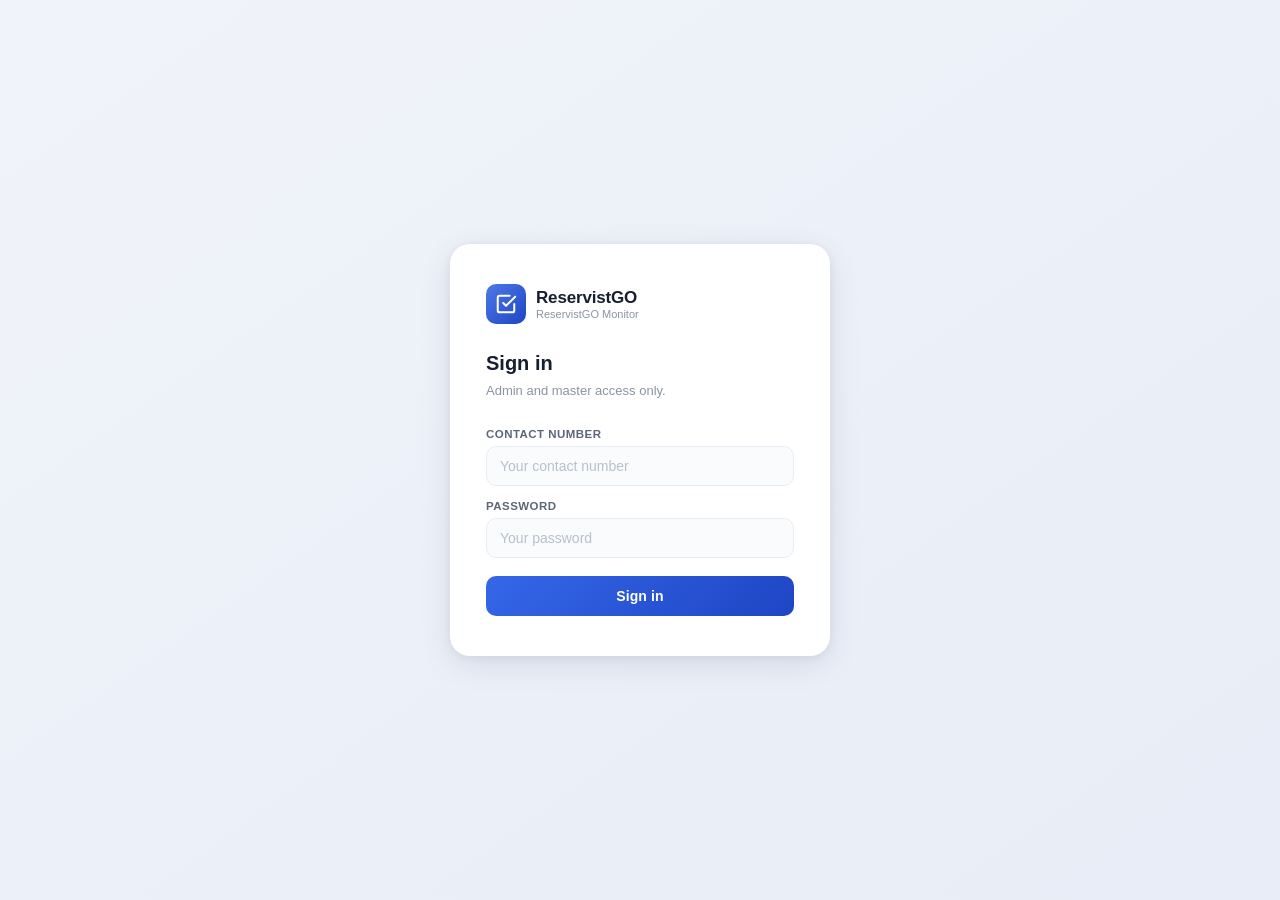
==== admin/index.html @ 4529738b "Harden database access rules and let declined applicants apply again Security (scripts/sql/2026-11-2" ====
<!DOCTYPE html>
<html lang="en">
<head>
<meta charset="utf-8">
<meta name="viewport" content="width=device-width, initial-scale=1">
<title>ReservistGO</title>
<link rel="icon" type="image/svg+xml" href="data:image/svg+xml,%3Csvg xmlns='http://www.w3.org/2000/svg' viewBox='0 0 32 32'%3E%3Cdefs%3E%3ClinearGradient id='g' x1='0' y1='0' x2='0' y2='1'%3E%3Cstop offset='0' stop-color='%234d79e8'/%3E%3Cstop offset='1' stop-color='%231e45c4'/%3E%3C/linearGradient%3E%3C/defs%3E%3Crect width='32' height='32' rx='8' fill='url(%23g)'/%3E%3Cpolyline points='7.5,17 13,22.5 24.5,10' stroke='white' stroke-width='3.2' stroke-linecap='round' stroke-linejoin='round' fill='none'/%3E%3C/svg%3E">
<style>
*,*::before,*::after{box-sizing:border-box;margin:0;padding:0;}
body{font-family:-apple-system,BlinkMacSystemFont,'Segoe UI',sans-serif;background:#f0f3f9;color:#161f30;min-height:100vh;}
button{cursor:pointer;font-family:inherit;}
input,select{font-family:inherit;}

/* ── Login ───────────────────────────────────────────────────────────── */
#login-screen{display:flex;align-items:center;justify-content:center;min-height:100vh;padding:20px;background:linear-gradient(145deg,#f0f3f9 0%,#e8edf7 100%);}
.login-card{background:#fff;border-radius:20px;box-shadow:0 8px 32px rgba(20,30,70,.10),0 2px 8px rgba(20,30,70,.06);padding:40px 36px;width:100%;max-width:380px;}
.login-brand{display:flex;align-items:center;gap:10px;margin-bottom:28px;}
.login-icon{width:40px;height:40px;border-radius:10px;background:linear-gradient(135deg,#4d79e8,#1e45c4);display:flex;align-items:center;justify-content:center;}
.login-brand-name{font-size:17px;font-weight:700;color:#161f30;letter-spacing:-.01em;}
.login-brand-sub{font-size:11px;color:#8a94a3;font-weight:500;}
.login-heading{font-size:20px;font-weight:700;color:#161f30;margin-bottom:6px;}
.login-sub{font-size:13px;color:#8a94a3;margin-bottom:28px;line-height:1.5;}
.field{margin-bottom:14px;}
.field-label{font-size:11.5px;font-weight:600;color:#5c6678;letter-spacing:.04em;text-transform:uppercase;display:block;margin-bottom:6px;}
.field-input{width:100%;border:1.5px solid #e8ecf4;border-radius:10px;padding:11px 13px;font-size:14px;color:#161f30;outline:none;transition:border-color .15s,box-shadow .15s;background:#fafbfd;}
.field-input:focus{border-color:#2f5fd0;box-shadow:0 0 0 3px rgba(47,95,208,.10);background:#fff;}
.field-input::placeholder{color:#b8c0cc;}
.btn-login{width:100%;background:linear-gradient(135deg,#3567e8,#1e45c4);color:#fff;border:none;border-radius:10px;padding:12px;font-size:14px;font-weight:600;letter-spacing:.01em;transition:opacity .15s,transform .1s;margin-top:4px;}
.btn-login:hover{opacity:.92;}
.btn-login:active{transform:scale(.99);}
.btn-login:disabled{opacity:.5;cursor:not-allowed;transform:none;}
.login-err{background:#fef2f2;border:1px solid #fecaca;color:#c0392b;border-radius:9px;padding:10px 13px;font-size:13px;margin-top:14px;display:none;line-height:1.4;}

/* ── App shell ──────────────────────────────────────────────────────── */
#app-screen{display:none;min-height:100vh;flex-direction:column;}
header{background:#fff;border-bottom:1px solid #e8ecf4;padding:0 24px;height:58px;display:flex;align-items:center;justify-content:space-between;position:sticky;top:0;z-index:20;box-shadow:0 1px 4px rgba(20,30,70,.06);}
.h-left{display:flex;align-items:center;gap:14px;}
.h-icon{width:34px;height:34px;border-radius:9px;background:linear-gradient(135deg,#4d79e8,#1e45c4);display:flex;align-items:center;justify-content:center;flex-shrink:0;}
.h-title{font-size:15px;font-weight:700;color:#161f30;letter-spacing:-.01em;}
.h-divider{width:1px;height:18px;background:#e8ecf4;}
.h-user{display:flex;align-items:center;gap:7px;}
.h-user-avatar{width:28px;height:28px;border-radius:50%;display:flex;align-items:center;justify-content:center;font-size:10px;font-weight:700;color:#fff;flex-shrink:0;}
.h-user-name{font-size:13px;font-weight:600;color:#161f30;}
.role-chip{font-size:10px;font-weight:600;border-radius:5px;padding:2px 6px;white-space:nowrap;}
.h-right{display:flex;align-items:center;gap:10px;}
.dept-chip{font-size:11.5px;font-weight:600;border-radius:20px;padding:4px 11px;white-space:nowrap;}
.btn-logout{background:none;border:1.5px solid #e8ecf4;border-radius:8px;padding:6px 13px;font-size:12.5px;font-weight:500;color:#8a94a3;transition:all .15s;}
.btn-logout:hover{border-color:#c0392b;color:#c0392b;}
.btn-home{display:flex;align-items:center;gap:6px;background:none;border:1.5px solid #e8ecf4;border-radius:8px;padding:6px 12px;font-size:12.5px;font-weight:500;color:#5c6678;text-decoration:none;transition:all .15s;}
.btn-home:hover{border-color:#2f5fd0;color:#2f5fd0;background:#f0f4ff;}

main{flex:1;padding:20px 24px 40px;max-width:1120px;margin:0 auto;width:100%;}

/* ── Stats ──────────────────────────────────────────────────────────── */
.stats-row{display:grid;grid-template-columns:repeat(4,1fr);gap:14px;margin-bottom:20px;}
@media(max-width:680px){.stats-row{grid-template-columns:repeat(2,1fr);}}
.stat-card{background:#fff;border-radius:16px;box-shadow:0 2px 8px rgba(20,30,70,.07);padding:18px 20px;border:1px solid #e8ecf4;position:relative;overflow:hidden;}
.stat-accent{position:absolute;top:0;left:0;right:0;height:3px;border-radius:16px 16px 0 0;}
.stat-icon{width:36px;height:36px;border-radius:10px;display:flex;align-items:center;justify-content:center;margin-bottom:12px;}
.stat-value{font-size:28px;font-weight:800;color:#161f30;line-height:1;letter-spacing:-.02em;}
.stat-label{font-size:12px;color:#8a94a3;margin-top:5px;font-weight:500;}
.stat-sub{font-size:11px;color:#b8c0cc;margin-top:3px;}

/* ── Toolbar ─────────────────────────────────────────────────────────── */
.toolbar{background:#fff;border-radius:16px;box-shadow:0 2px 8px rgba(20,30,70,.07);padding:16px 18px;margin-bottom:16px;border:1px solid #e8ecf4;display:flex;flex-direction:column;gap:12px;}
.toolbar-top{display:flex;align-items:center;gap:10px;flex-wrap:wrap;}
.search-wrap{flex:1;min-width:200px;position:relative;}
.search-icon{position:absolute;left:11px;top:50%;transform:translateY(-50%);pointer-events:none;color:#b8c0cc;}
.search-inp{width:100%;border:1.5px solid #e8ecf4;border-radius:10px;padding:9px 12px 9px 35px;font-size:13.5px;color:#161f30;outline:none;transition:border-color .15s,box-shadow .15s;background:#fafbfd;}
.search-inp:focus{border-color:#2f5fd0;box-shadow:0 0 0 3px rgba(47,95,208,.09);background:#fff;}
.search-inp::placeholder{color:#b8c0cc;}
.date-wrap{display:flex;align-items:center;gap:6px;}
.date-sep{font-size:12px;color:#b8c0cc;font-weight:500;}
.date-inp{border:1.5px solid #e8ecf4;border-radius:10px;padding:9px 10px;font-size:13px;color:#161f30;outline:none;transition:border-color .15s;background:#fafbfd;width:140px;}
.date-inp:focus{border-color:#2f5fd0;background:#fff;}
.dept-sel{border:1.5px solid #e8ecf4;border-radius:10px;padding:9px 12px;font-size:13px;color:#161f30;outline:none;background:#fafbfd;cursor:pointer;transition:border-color .15s;}
.dept-sel:focus{border-color:#2f5fd0;}
.pills-row{display:flex;gap:6px;flex-wrap:wrap;}
.pill{border:1.5px solid #e8ecf4;background:#fafbfd;border-radius:20px;padding:5px 13px;font-size:12px;font-weight:500;color:#8a94a3;cursor:pointer;transition:all .15s;white-space:nowrap;}
.pill:hover:not(.active){border-color:#2f5fd0;color:#2f5fd0;background:#f0f4ff;}
.pill.active{background:#2f5fd0;color:#fff;border-color:#2f5fd0;font-weight:600;}

/* ── Events panel ────────────────────────────────────────────────────── */
.events-panel{background:#fff;border-radius:16px;box-shadow:0 2px 8px rgba(20,30,70,.07);border:1px solid #e8ecf4;overflow:hidden;}
.events-header{padding:14px 20px;border-bottom:1px solid #f0f3f9;display:flex;align-items:center;justify-content:space-between;}
.events-title{font-size:13px;font-weight:700;color:#161f30;}
.events-count{font-size:12px;color:#8a94a3;font-weight:500;}
.event-item{display:flex;align-items:flex-start;gap:0;border-bottom:1px solid #f7f9fc;transition:background .1s;cursor:default;}
.event-item:last-child{border-bottom:none;}
.event-item:hover{background:#fafbfd;}
.event-item.clickable{cursor:pointer;}
.event-stripe{width:3px;flex-shrink:0;align-self:stretch;border-radius:0;}
.event-inner{display:flex;align-items:flex-start;gap:12px;padding:13px 18px;flex:1;min-width:0;}
.event-avatar{width:34px;height:34px;border-radius:50%;display:flex;align-items:center;justify-content:center;font-size:11px;font-weight:700;color:#fff;flex-shrink:0;margin-top:1px;}
.event-content{flex:1;min-width:0;}
.event-top{display:flex;align-items:baseline;gap:7px;flex-wrap:wrap;margin-bottom:2px;}
.event-name{font-size:13.5px;font-weight:700;color:#161f30;white-space:nowrap;}
.event-role{font-size:10px;font-weight:600;border-radius:4px;padding:2px 5px;white-space:nowrap;}
.event-action-text{font-size:13px;color:#3a4558;margin-bottom:2px;line-height:1.4;}
.event-sub{display:flex;align-items:center;gap:8px;flex-wrap:wrap;margin-top:3px;}
.event-cat{font-size:10.5px;font-weight:600;border-radius:5px;padding:2px 7px;white-space:nowrap;}
.event-target-text{font-size:12px;color:#5c6678;white-space:nowrap;overflow:hidden;text-overflow:ellipsis;max-width:220px;}
.event-dept-text{font-size:11px;color:#b8c0cc;}
.event-time{flex-shrink:0;text-align:right;padding-top:2px;}
.event-rel{font-size:12px;color:#8a94a3;white-space:nowrap;font-weight:500;}
.event-abs{font-size:11px;color:#c0c8d8;margin-top:2px;white-space:nowrap;}
.event-meta-wrap{background:#f7f9fc;border-top:1px solid #f0f3f9;padding:12px 18px 12px 57px;display:none;}
.event-item.expanded .event-meta-wrap{display:block;}
.meta-grid{display:grid;grid-template-columns:repeat(auto-fill,minmax(160px,1fr));gap:8px;}
.meta-entry{background:#fff;border:1px solid #e8ecf4;border-radius:8px;padding:8px 10px;}
.meta-key{font-size:10px;font-weight:600;color:#8a94a3;text-transform:uppercase;letter-spacing:.05em;margin-bottom:3px;}
.meta-val{font-size:12.5px;color:#161f30;font-weight:500;word-break:break-all;}
.expand-hint{font-size:11px;color:#b8c0cc;margin-top:4px;font-style:italic;}
.event-detail{font-size:12px;color:#3a4558;margin:4px 0 2px;line-height:1.8;display:flex;flex-wrap:wrap;gap:2px 14px;}
.dphase{white-space:nowrap;display:flex;align-items:center;gap:3px;}
.dlabel{color:#8a94a3;font-size:11px;font-weight:600;}
.dv{color:#161f30;font-weight:500;}
.darr{color:#2f5fd0;font-weight:700;}
.dbypass{background:#fef3ec;color:#e07b39;font-size:10px;font-weight:600;border-radius:4px;padding:1px 5px;margin-left:2px;}
.event-dept-chip{font-size:10.5px;font-weight:600;border-radius:5px;padding:2px 7px;white-space:nowrap;}

/* ── Pagination ──────────────────────────────────────────────────────── */
.pag-row{padding:14px 20px;display:none;align-items:center;justify-content:center;gap:6px;border-top:1px solid #f0f3f9;flex-wrap:wrap;}
.pag-btn{background:#fff;border:1.5px solid #e8ecf4;border-radius:8px;padding:6px 14px;font-size:13px;font-weight:600;color:#2f5fd0;transition:all .15s;cursor:pointer;height:34px;display:flex;align-items:center;}
.pag-btn:hover:not(:disabled){background:#f0f4ff;border-color:#2f5fd0;}
.pag-btn:disabled{opacity:.38;cursor:not-allowed;}
.pag-num{background:#fff;border:1.5px solid #e8ecf4;border-radius:8px;width:34px;height:34px;font-size:13px;font-weight:600;color:#5c6678;cursor:pointer;transition:all .15s;display:flex;align-items:center;justify-content:center;}
.pag-num:hover{background:#f0f4ff;border-color:#2f5fd0;color:#2f5fd0;}
.pag-num.active{background:#2f5fd0;border-color:#2f5fd0;color:#fff;}
.pag-ellipsis{font-size:13px;color:#b8c0cc;padding:0 2px;line-height:34px;}

/* ── Filter guide ────────────────────────────────────────────────────── */
.filter-guide-btn{display:inline-flex;align-items:center;justify-content:center;width:20px;height:20px;border-radius:50%;border:1.5px solid #c8cfd8;background:#f0f3f9;color:#5c6678;font-size:11px;font-weight:700;cursor:default;flex-shrink:0;align-self:center;transition:border-color .15s,background .15s,color .15s;}
.filter-guide-btn:hover{border-color:#2f5fd0;color:#2f5fd0;background:#eef3ff;}
#filter-guide{position:fixed;background:#fff;border:1px solid #e8ecf4;border-radius:14px;box-shadow:0 10px 36px rgba(20,30,70,.15),0 2px 8px rgba(20,30,70,.07);z-index:998;display:none;width:300px;overflow:hidden;overflow-y:auto;}
.fg-head{font-size:10px;font-weight:700;color:#8a94a3;letter-spacing:.06em;text-transform:uppercase;padding:12px 14px 7px;border-bottom:1px solid #f0f3f9;}
.fg-list{padding:6px 10px 10px;}
.fg-row{display:flex;align-items:center;gap:10px;padding:5px 4px;}
.fg-row+.fg-row{border-top:1px solid #f7f9fc;}
.fg-pill{font-size:10px;font-weight:600;border-radius:5px;padding:2px 7px;white-space:nowrap;flex-shrink:0;min-width:64px;text-align:center;}
.fg-desc{font-size:11.5px;color:#5c6678;line-height:1.35;}

/* ── Avatar lightbox ─────────────────────────────────────────────────── */
#av-lightbox{position:fixed;inset:0;z-index:9999;background:rgba(0,0,0,0.82);display:none;align-items:center;justify-content:center;cursor:pointer;}
#av-lightbox.active{display:flex;}
#av-lightbox-img{width:240px;height:240px;border-radius:50%;object-fit:cover;box-shadow:0 8px 40px rgba(0,0,0,0.5);flex-shrink:0;}

/* ── Person tooltip ──────────────────────────────────────────────────── */
#person-tip{position:fixed;background:#fff;border:1px solid #e8ecf4;border-radius:13px;box-shadow:0 8px 32px rgba(20,30,70,.16),0 2px 8px rgba(20,30,70,.07);z-index:999;display:none;min-width:200px;overflow:hidden;}
.ptip-head{font-size:10px;font-weight:700;color:#8a94a3;letter-spacing:.06em;text-transform:uppercase;padding:12px 14px 6px;}
#ptip-body{padding:0 12px 12px;}
.ptip-contact-row{display:flex;align-items:center;justify-content:space-between;background:#f7f9fc;border-radius:9px;padding:8px 10px;margin-bottom:8px;cursor:pointer;transition:background .12s;border:1px solid #eef0f5;}
.ptip-contact-row:hover{background:#eef3ff;border-color:#dce8ff;}
.ptip-contact-num{font-size:13.5px;font-weight:700;color:#161f30;margin-top:2px;}
.ptip-copy-hint{font-size:10px;color:#b8c0cc;font-weight:500;}
.ptip-copy-fb{font-size:10px;color:#1f8a5b;font-weight:700;display:none;}
.ptip-row{margin-bottom:5px;}
.ptip-row:last-child{margin-bottom:0;}
.ptip-label{font-size:10px;font-weight:600;color:#b8c0cc;margin-bottom:1px;}
.ptip-val{font-size:12.5px;font-weight:600;color:#161f30;}
.has-person-tip{cursor:default;}

/* ── Mobile block ────────────────────────────────────────────────────── */
#mobile-block{display:none;position:fixed;inset:0;background:#f0f3f9;z-index:9999;align-items:center;justify-content:center;flex-direction:column;text-align:center;padding:32px;}
@media(max-width:1024px){#mobile-block{display:flex !important;}}

/* ── Empty / Loading ─────────────────────────────────────────────────── */
.empty{padding:56px 24px;text-align:center;}
.empty-icon-wrap{width:56px;height:56px;border-radius:16px;background:#f0f3f9;display:flex;align-items:center;justify-content:center;margin:0 auto 16px;}
.empty-title{font-size:15px;font-weight:700;color:#161f30;margin-bottom:6px;}
.empty-sub{font-size:13px;color:#8a94a3;line-height:1.5;}
.spinner-wrap{padding:56px;display:flex;align-items:center;justify-content:center;}
.spinner{width:28px;height:28px;border:3px solid #e8ecf4;border-top-color:#2f5fd0;border-radius:50%;animation:spin .65s linear infinite;}
@keyframes spin{to{transform:rotate(360deg);}}

/* ── Info tooltip ────────────────────────────────────────────────────── */
.info-tip{display:inline-flex;align-items:center;justify-content:center;width:14px;height:14px;border-radius:50%;background:#eef0f5;color:#8a94a3;font-size:9px;font-weight:800;cursor:default;margin-left:5px;position:relative;vertical-align:middle;flex-shrink:0;}
.info-tip::after{content:attr(data-tip);position:absolute;bottom:calc(100% + 7px);left:50%;transform:translateX(-50%);background:#1e293b;color:#fff;font-size:11.5px;font-weight:400;line-height:1.45;padding:8px 11px;border-radius:9px;white-space:normal;max-width:200px;width:max-content;pointer-events:none;opacity:0;transition:opacity .15s;z-index:200;text-align:center;}
.info-tip:hover::after{opacity:1;}

/* ── Access denied ───────────────────────────────────────────────────── */
#access-denied{display:none;padding:40px 20px;text-align:center;max-width:400px;margin:80px auto;}
.denied-icon{width:60px;height:60px;border-radius:16px;background:#fef2f2;display:flex;align-items:center;justify-content:center;margin:0 auto 20px;}
.denied-title{font-size:20px;font-weight:700;margin-bottom:8px;}
.denied-sub{font-size:13.5px;color:#8a94a3;margin-bottom:24px;line-height:1.5;}
</style>
</head>
<body>

<!-- Mobile block -->
<div id="mobile-block">
  <div style="width:52px;height:52px;border-radius:14px;background:#fff;display:flex;align-items:center;justify-content:center;margin-bottom:20px;box-shadow:0 4px 16px rgba(20,30,70,.10);">
    <svg width="26" height="26" viewBox="0 0 24 24" fill="none" stroke="#2f5fd0" stroke-width="2" stroke-linecap="round" stroke-linejoin="round"><rect x="2" y="3" width="20" height="14" rx="2"/><line x1="8" y1="21" x2="16" y2="21"/><line x1="12" y1="17" x2="12" y2="21"/></svg>
  </div>
  <div style="font-size:18px;font-weight:700;color:#161f30;margin-bottom:8px;">Desktop only</div>
  <div style="font-size:14px;color:#8a94a3;line-height:1.5;max-width:280px;">The Monitor is designed for desktop. Please open it on a laptop or computer.</div>
</div>

<!-- Filter guide popover -->
<div id="filter-guide">
  <div class="fg-head">Filter categories</div>
  <div class="fg-list">
    <div class="fg-row"><span class="fg-pill" style="background:#e7f3ec;color:#1f8a5b;">Attendance</span><span class="fg-desc">Check-in phases, time corrections and status changes</span></div>
    <div class="fg-row"><span class="fg-pill" style="background:#fdf6e9;color:#b9791a;">Leave</span><span class="fg-desc">Leave requests submitted, approved, declined or withdrawn</span></div>
    <div class="fg-row"><span class="fg-pill" style="background:#f0ecfd;color:#6b52c8;">Signup</span><span class="fg-desc">New member signup requests, approvals and rejections</span></div>
    <div class="fg-row"><span class="fg-pill" style="background:#e6f7f9;color:#0e7a8c;">Personnel</span><span class="fg-desc">Roster additions, removals and re-enrolments</span></div>
    <div class="fg-row"><span class="fg-pill" style="background:#edf2f7;color:#4a5568;">Cycle</span><span class="fg-desc">Reporting cycle creation, activation and no-report days</span></div>
    <div class="fg-row"><span class="fg-pill" style="background:#f0f2f7;color:#2d3748;">Export</span><span class="fg-desc">Excel or print reports that were generated</span></div>
    <div class="fg-row"><span class="fg-pill" style="background:#fdf0e9;color:#e07b39;">Account</span><span class="fg-desc">Profile name, password or photo changes</span></div>
    <div class="fg-row"><span class="fg-pill" style="background:#f7e4e1;color:#c0392b;">Admin</span><span class="fg-desc">Supervisor accounts added, promoted or demoted</span></div>
  </div>
</div>

<!-- Avatar lightbox -->
<div id="av-lightbox"><img id="av-lightbox-img" src="" alt=""></div>

<!-- Person tooltip -->
<div id="person-tip">
  <div class="ptip-head">Person info</div>
  <div id="ptip-body"></div>
</div>

<!-- Login -->
<div id="login-screen">
  <div class="login-card">
    <div class="login-brand">
      <div class="login-icon">
        <svg width="22" height="22" viewBox="0 0 24 24" fill="none" stroke="#fff" stroke-width="2.2" stroke-linecap="round" stroke-linejoin="round"><polyline points="9 11 12 14 22 4"/><path d="M21 12v7a2 2 0 0 1-2 2H5a2 2 0 0 1-2-2V5a2 2 0 0 1 2-2h11"/></svg>
      </div>
      <div>
        <div class="login-brand-name">ReservistGO</div>
        <div class="login-brand-sub">ReservistGO Monitor</div>
      </div>
    </div>
    <div class="login-heading">Sign in</div>
    <div class="login-sub">Admin and master access only.</div>
    <div class="field">
      <label class="field-label">Contact Number</label>
      <input id="login-contact" class="field-input" type="tel" placeholder="Your contact number" autocomplete="off" inputmode="numeric">
    </div>
    <div class="field">
      <label class="field-label">Password</label>
      <input id="login-password" class="field-input" type="password" placeholder="Your password" autocomplete="current-password">
    </div>
    <button id="login-btn" class="btn-login">Sign in</button>
    <div id="login-err" class="login-err"></div>
  </div>
</div>

<!-- Access denied -->
<div id="access-denied">
  <div class="denied-icon">
    <svg width="26" height="26" viewBox="0 0 24 24" fill="none" stroke="#c0392b" stroke-width="2" stroke-linecap="round" stroke-linejoin="round"><rect x="3" y="11" width="18" height="11" rx="2" ry="2"/><path d="M7 11V7a5 5 0 0 1 10 0v4"/></svg>
  </div>
  <div class="denied-title">Access denied</div>
  <div class="denied-sub">This page is restricted to admins and masters. Contact your system administrator if you believe this is an error.</div>
  <button class="btn-login" style="width:auto;padding:11px 28px;" onclick="doLogout()">Back to login</button>
</div>

<!-- App -->
<div id="app-screen">
  <header>
    <div class="h-left">
      <div class="h-icon">
        <svg width="20" height="20" viewBox="0 0 24 24" fill="none" stroke="#fff" stroke-width="2.2" stroke-linecap="round" stroke-linejoin="round"><polyline points="9 11 12 14 22 4"/><path d="M21 12v7a2 2 0 0 1-2 2H5a2 2 0 0 1-2-2V5a2 2 0 0 1 2-2h11"/></svg>
      </div>
      <div style="display:flex;align-items:baseline;gap:7px;">
        <div class="h-title">ReservistGO</div>
        <div style="font-size:12px;color:#b8c0cc;font-weight:500;">Monitor</div>
      </div>
      <div class="h-divider"></div>
      <div class="h-user">
        <div class="h-user-avatar" id="h-avatar"></div>
        <div class="h-user-name" id="h-name"></div>
        <div class="role-chip" id="h-role-chip"></div>
      </div>
    </div>
    <div class="h-right">
      <button class="btn-home" onclick="goHome()">
        <svg width="15" height="15" viewBox="0 0 24 24" fill="none" stroke="currentColor" stroke-width="2.2" stroke-linecap="round" stroke-linejoin="round"><path d="M3 9l9-7 9 7v11a2 2 0 0 1-2 2H5a2 2 0 0 1-2-2z"/><polyline points="9 22 9 12 15 12 15 22"/></svg>
        Home
      </button>
      <button class="btn-logout" onclick="doLogout()">Log out</button>
    </div>
  </header>

  <main>
    <!-- Stats -->
    <div class="stats-row">
      <div class="stat-card">
        <div class="stat-accent" style="background:linear-gradient(90deg,#4d79e8,#2f5fd0);"></div>
        <div class="stat-icon" style="background:#eef2fd;">
          <svg width="18" height="18" viewBox="0 0 24 24" fill="none" stroke="#2f5fd0" stroke-width="2" stroke-linecap="round" stroke-linejoin="round"><polyline points="22 12 18 12 15 21 9 3 6 12 2 12"/></svg>
        </div>
        <div class="stat-value" id="stat-today">-</div>
        <div class="stat-label">Events today</div>
      </div>
      <div class="stat-card">
        <div class="stat-accent" style="background:linear-gradient(90deg,#3bba8c,#1f8a5b);"></div>
        <div class="stat-icon" style="background:#eaf5f0;">
          <svg width="18" height="18" viewBox="0 0 24 24" fill="none" stroke="#1f8a5b" stroke-width="2" stroke-linecap="round" stroke-linejoin="round"><path d="M17 21v-2a4 4 0 0 0-4-4H5a4 4 0 0 0-4 4v2"/><circle cx="9" cy="7" r="4"/><path d="M23 21v-2a4 4 0 0 0-3-3.87"/><path d="M16 3.13a4 4 0 0 1 0 7.75"/></svg>
        </div>
        <div class="stat-value" id="stat-actors">-</div>
        <div class="stat-label" style="display:flex;align-items:center;">Unique actors today<span class="info-tip" data-tip="People who took at least one action today">?</span></div>
      </div>
      <div class="stat-card">
        <div class="stat-accent" style="background:linear-gradient(90deg,#e07b39,#c2410c);"></div>
        <div class="stat-icon" style="background:#fef3ec;">
          <svg width="18" height="18" viewBox="0 0 24 24" fill="none" stroke="#e07b39" stroke-width="2" stroke-linecap="round" stroke-linejoin="round"><rect x="3" y="4" width="18" height="18" rx="2" ry="2"/><line x1="16" y1="2" x2="16" y2="6"/><line x1="8" y1="2" x2="8" y2="6"/><line x1="3" y1="10" x2="21" y2="10"/></svg>
        </div>
        <div class="stat-value" id="stat-week">-</div>
        <div class="stat-label">This week</div>
      </div>
      <div class="stat-card">
        <div class="stat-accent" style="background:linear-gradient(90deg,#9b7fd4,#6b52c8);"></div>
        <div class="stat-icon" style="background:#f3f0fb;">
          <svg width="18" height="18" viewBox="0 0 24 24" fill="none" stroke="#6b52c8" stroke-width="2" stroke-linecap="round" stroke-linejoin="round"><path d="M18 20V10"/><path d="M12 20V4"/><path d="M6 20v-6"/></svg>
        </div>
        <div class="stat-value" id="stat-top-cat" style="font-size:16px;margin-top:4px;">-</div>
        <div class="stat-label" style="display:flex;align-items:center;">Top category today<span class="info-tip" data-tip="The activity type with the most events today">?</span></div>
      </div>
    </div>

    <!-- Toolbar -->
    <div class="toolbar">
      <div class="toolbar-top">
        <div class="search-wrap">
          <svg class="search-icon" width="15" height="15" viewBox="0 0 24 24" fill="none" stroke="currentColor" stroke-width="2.5" stroke-linecap="round" stroke-linejoin="round"><circle cx="11" cy="11" r="8"/><line x1="21" y1="21" x2="16.65" y2="16.65"/></svg>
          <input class="search-inp" type="search" id="search-inp" placeholder="Search by name, action or target..." oninput="onSearch()">
        </div>
        <div class="date-wrap">
          <input class="date-inp" type="date" id="date-from" title="From" onchange="applyFilters()">
          <span class="date-sep">to</span>
          <input class="date-inp" type="date" id="date-to" title="To" onchange="applyFilters()">
        </div>
        <select class="dept-sel" id="dept-sel" onchange="onDeptChange()" style="display:none;">
          <option value="">All departments</option>
          <option value="ops_security">Ops Security</option>
          <option value="cas">Crime Prevention</option>
          <option value="lnf">L&amp;F</option>
        </select>
      </div>
      <div class="pills-row">
        <button class="pill active" data-cat="all" onclick="setCat(this)">All</button>
        <button class="pill" data-cat="attendance" onclick="setCat(this)">Attendance</button>
        <button class="pill" data-cat="leave" onclick="setCat(this)">Leave</button>
        <button class="pill" data-cat="signup" onclick="setCat(this)">Signup</button>
        <button class="pill" data-cat="personnel" onclick="setCat(this)">Personnel</button>
        <button class="pill" data-cat="batch" onclick="setCat(this)">Cycle</button>
        <button class="pill" data-cat="export" onclick="setCat(this)">Export</button>
        <button class="pill" data-cat="account" onclick="setCat(this)">Account</button>
        <button class="pill" data-cat="admin" onclick="setCat(this)">Admin</button>
        <button id="clear-filters-btn" onclick="clearFilters()" style="display:none;align-items:center;gap:5px;margin-left:auto;padding:5px 11px;border-radius:20px;border:1px solid #f1d0cc;background:#f7e4e1;font-size:12px;font-weight:600;color:#c0392b;cursor:pointer;white-space:nowrap;flex-shrink:0;"><svg width="11" height="11" viewBox="0 0 24 24" fill="none" stroke="currentColor" stroke-width="2.5" stroke-linecap="round" stroke-linejoin="round"><line x1="18" y1="6" x2="6" y2="18"/><line x1="6" y1="6" x2="18" y2="18"/></svg> Clear</button>
        <button class="filter-guide-btn" id="filter-guide-btn" title="What are these?">?</button>
      </div>
    </div>

    <!-- Events -->
    <div class="events-panel">
      <div class="events-header">
        <span class="events-title">Activity feed</span>
        <div style="display:flex;align-items:center;gap:12px;">
          <div id="live-badge" style="display:flex;align-items:center;gap:5px;font-size:11px;font-weight:600;color:#8a94a3;">
            <span id="live-dot" style="width:7px;height:7px;border-radius:50%;background:#d1d5db;flex-shrink:0;"></span>
            <span id="live-label">Connecting...</span>
          </div>
          <span class="events-count" id="events-count"></span>
        </div>
      </div>
      <div id="new-events-bar" onclick="onNewEventsBanner()" style="display:none;padding:10px 20px;background:#eef3ff;border-bottom:1px solid #dce8ff;cursor:pointer;text-align:center;font-size:13px;font-weight:600;color:#2f5fd0;">New activity — click to refresh</div>
      <div id="latest-btn" onclick="goToPage(0)" style="display:none;padding:9px 20px;background:#f6f7f9;border-bottom:1px solid #eef0f4;cursor:pointer;text-align:center;font-size:12px;font-weight:600;color:#2f5fd0;">↑ Back to latest</div>
      <div id="events-list"></div>
      <div id="pag-row" class="pag-row"></div>
    </div>
  </main>
</div>

<script src="https://cdn.jsdelivr.net/npm/@supabase/supabase-js@2.119.2/dist/umd/supabase.js" integrity="sha384-A97u3Qnt9GZHURO9YJZRe7VQgGUeFzcv6I1oIGnUTxQrCxnpQMwR0/G8F2zt9abZ" crossorigin="anonymous"></script>
<script src="../js/config.js"></script>
<script>
// Block touch/mobile devices regardless of viewport width
(function(){
  const isTouch='ontouchstart' in window||navigator.maxTouchPoints>0;
  if(isTouch){const mb=document.getElementById('mobile-block');if(mb) mb.style.display='flex';}
})();
const _db = supabase.createClient(SUPABASE_URL, SUPABASE_ANON_KEY, {
  auth: { storage: window.sessionStorage, storageKey: 'ops-monitor-session', persistSession: true, autoRefreshToken: true }
});

let _me = null, _isSA = false, _filterDept = null;
let _cats = new Set(), _search = '', _from = '', _to = '';
let _page = 0, _total = 0, _rows = [];
let _searchTimer = null, _loadSeq = 0;
const LIMIT = 50;
const _avatarUrlCache = {};
const _tipCache = {};
let _tipHideTimer = null;

const CAT = {
  auth:       { bg:'#e8f0fd', color:'#2f5fd0', label:'Session',    stripe:'#2f5fd0' },
  attendance: { bg:'#e7f3ec', color:'#1f8a5b', label:'Attendance', stripe:'#1f8a5b' },
  leave:      { bg:'#fdf6e9', color:'#b9791a', label:'Leave',      stripe:'#f0a030' },
  signup:     { bg:'#f0ecfd', color:'#6b52c8', label:'Signup',     stripe:'#6b52c8' },
  personnel:  { bg:'#e6f7f9', color:'#0e7a8c', label:'Personnel',  stripe:'#0e7a8c' },
  batch:      { bg:'#edf2f7', color:'#4a5568', label:'Cycle',      stripe:'#718096' },
  export:     { bg:'#f0f2f7', color:'#2d3748', label:'Export',     stripe:'#4a5568' },
  account:    { bg:'#fdf0e9', color:'#e07b39', label:'Account',    stripe:'#e07b39' },
  admin:      { bg:'#f7e4e1', color:'#c0392b', label:'Admin',      stripe:'#c0392b' },
};

const ACTIONS = {
  'auth.login':'Logged in','auth.logout':'Logged out','auth.session_extended':'Extended session',
  'checkin.p1':'Phase 1: Checked in','checkin.p2':'Phase 2: Lunch out',
  'checkin.p3':'Phase 3: Returned from lunch','checkin.p4':'Phase 4: Checked out',
  'checkin.late_reason':'Submitted late reason',
  'roster.status_set':'Set attendance status','roster.mark_all_absent':'Marked all absent',
  'roster.mark_all_present':'Marked all present','roster.times_corrected':'Corrected attendance times',
  'roster.person_note_saved':'Saved person note','roster.log_note_saved':'Saved log note',
  'roster.welfare_note_saved':'Saved welfare note',
  'leave.submitted':'Submitted leave request','leave.cancelled':'Withdrew leave request',
  'leave.approved':'Approved leave request','leave.rejected':'Declined leave request',
  'leave.bulk_approved':'Bulk approved leave requests','leave.bulk_rejected':'Bulk declined leave requests',
  'signup.request_submitted':'Submitted signup request',
  'signup.approved':'Approved signup','signup.rejected':'Declined signup',
  'signup.reopened':'Re-opened signup','signup.bulk_approved':'Bulk approved signups',
  'signup.reapplied':'Applied again','signup.moved':'Moved signup to another department',
  'personnel.added':'Added to roster','personnel.re_enrolled':'Re-enrolled personnel',
  'personnel.removed':'Removed from roster','personnel.bulk_added':'Bulk added personnel',
  'personnel.bulk_deleted':'Bulk permanently deleted records',
  'personnel.password_reset':'Reset password','personnel.permanently_deleted':'Permanently deleted record',
  'batch.created':'Created cycle','batch.deleted':'Deleted cycle',
  'batch.activated':'Activated cycle','batch.label_edited':'Edited cycle label',
  'batch.broadcast_updated':'Updated cycle notice','batch.no_report_toggled':'Toggled no-report day',
  'batch.no_report_bulk':'Bulk added no-report days',
  'admin.added':'Added supervisor','admin.demoted':'Demoted supervisor','admin.promoted':'Promoted to supervisor',
  'export.excel':'Exported Excel report','export.print':'Generated print report',
  'export.person_history':'Exported person history',
  'account.name_changed':'Changed display name','account.password_changed':'Changed password',
  'account.photo_uploaded':'Uploaded profile photo','account.photo_removed':'Removed profile photo',
  'account.deleted':'Deleted own account',
  'roster.missed_note_saved':'Saved missed-day note',
};

const DEPT_LABELS = { ops_security:'Ops Security', cas:'Crime Prevention', lnf:'L&F' };
const DEPT_CHIPS = {
  ops_security:{bg:'#e8edf8',color:'#2f5fd0',label:'Ops Security'},
  cas:         {bg:'#e7f3ec',color:'#1f8a5b',label:'Crime Prevention'},
  lnf:         {bg:'#fdf6e9',color:'#b9791a',label:'L&F'},
};

const META_LABELS = {
  date:'Date', time:'Time', status:'Status', prev_status:'Prev status',
  count:'Count', reason:'Reason', type:'Type', gps_bypassed:'GPS bypassed',
  added:'Added', skipped:'Skipped', failed:'Failed', old_name:'Previous name', new_name:'New name',
  check_in:'Check-in', lunch_out:'Lunch out', return:'Return', check_out:'Check-out',
  prev_check_in:'Prev check-in', prev_lunch_out:'Prev lunch out',
  prev_return:'Prev return', prev_check_out:'Prev check-out',
  p1:'Check-in', p2:'Lunch out', p3:'Return', p4:'Check-out', bypassed:'GPS bypassed',
  from_department:'From department', to_department:'To department', previous_status:'Previous status',
  previous_request_id:'Previous request', request_id:'Request', batch_id:'Intake',
};

function esc(s){return String(s||'').replace(/&/g,'&amp;').replace(/</g,'&lt;').replace(/>/g,'&gt;').replace(/"/g,'&quot;').replace(/'/g,'&#39;');}
function initials(n){if(!n)return'?';const p=n.trim().split(/\s+/);return p.length>=2?(p[0][0]+p[p.length-1][0]).toUpperCase():n.slice(0,2).toUpperCase();}
function avatarBg(role){return role==='master'?'#7c3aed':role==='admin'?'#2563eb':'#64748b';}
function roleLabel(role){return role==='master'?'Master':role==='admin'?'Admin':role==='applicant'?'Applicant':'Reservist';}
function roleBg(role){return role==='master'?'#ede9fe':role==='admin'?'#dbeafe':'#f1f5f9';}
function roleColor(role){return role==='master'?'#6d28d9':role==='admin'?'#1d4ed8':'#475569';}

function relTime(iso){
  const diff=Math.floor((Date.now()-new Date(iso).getTime())/1000);
  if(diff<60) return 'Just now';
  if(diff<3600) return Math.floor(diff/60)+'m ago';
  if(diff<86400) return Math.floor(diff/3600)+'h ago';
  if(diff<172800) return 'Yesterday';
  return Math.floor(diff/86400)+'d ago';
}
const _MONTHS=['Jan','Feb','Mar','Apr','May','Jun','Jul','Aug','Sep','Oct','Nov','Dec'];
function fmtDk(dk){if(!dk) return '';const p=dk.split('-');if(p.length!==3) return dk;return parseInt(p[2],10)+' '+_MONTHS[parseInt(p[1],10)-1]+' '+p[0];}
function absTime(iso){
  const d=new Date(iso);
  const time=d.toLocaleTimeString([],{hour:'2-digit',minute:'2-digit'});
  return d.getDate()+' '+_MONTHS[d.getMonth()]+', '+time;
}

function showErr(msg){const el=document.getElementById('login-err');el.textContent=msg;el.style.display='block';}
function hideErr(){document.getElementById('login-err').style.display='none';}

// ── Login ──────────────────────────────────────────────────────────────────
document.getElementById('login-contact').addEventListener('keydown',e=>{if(e.key==='Enter')doLogin();});
document.getElementById('login-password').addEventListener('keydown',e=>{if(e.key==='Enter')doLogin();});
document.getElementById('login-btn').addEventListener('click',doLogin);

async function doLogin(){
  hideErr();
  const contact=document.getElementById('login-contact').value.trim();
  const password=document.getElementById('login-password').value;
  if(!contact){showErr('Enter your contact number.');return;}
  if(!password){showErr('Enter your password.');return;}
  const btn=document.getElementById('login-btn');
  btn.disabled=true; btn.textContent='Signing in...';
  const email=contact.replace(/[\s-]/g,'')+'@opsreservist.mil';
  const {data,error}=await _db.auth.signInWithPassword({email,password});
  if(error||!data?.user){btn.disabled=false;btn.textContent='Sign in';showErr('Invalid contact number or password.');return;}
  const {data:p,error:pErr}=await _db.from('personnel').select('id,name,role,department,is_active').eq('auth_id',data.user.id).single();
  if(pErr||!p){await _db.auth.signOut({scope:'local'});btn.disabled=false;btn.textContent='Sign in';showErr('Account not found in personnel records.');return;}
  if(!p.is_active){await _db.auth.signOut({scope:'local'});btn.disabled=false;btn.textContent='Sign in';showErr('Your account has been deactivated. Contact your system administrator.');return;}
  if(p.role!=='admin'&&p.role!=='master'){await _db.auth.signOut({scope:'local'});btn.disabled=false;btn.textContent='Sign in';showErr('Access denied. Admin or master role required.');return;}
  _me=p; _isSA=p.role==='master'; _filterDept=_isSA?null:(p.department||null);
  document.getElementById('login-screen').style.display='none';
  showApp();
}

function showApp(){
  document.getElementById('app-screen').style.display='flex';
  const av=document.getElementById('h-avatar');
  av.innerHTML=''; av.textContent=''; av.style.background='';
  const {data:avData}=_db.storage.from('avatars').getPublicUrl(_me.id);
  const avUrl=avData?.publicUrl||null;
  if(avUrl){
    av.style.background='none';
    const img=document.createElement('img');
    img.src=avUrl; img.style.cssText='width:100%;height:100%;border-radius:50%;object-fit:cover;';
    img.onerror=()=>{av.innerHTML='';av.textContent=initials(_me.name);av.style.background=avatarBg(_me.role);};
    av.appendChild(img);
  } else {
    av.textContent=initials(_me.name); av.style.background=avatarBg(_me.role);
  }
  document.getElementById('h-name').textContent=_me.name||'';
  const rc=document.getElementById('h-role-chip');
  rc.textContent=roleLabel(_me.role); rc.style.background=roleBg(_me.role); rc.style.color=roleColor(_me.role);
  if(_isSA) document.getElementById('dept-sel').style.display='block';
  loadStats(); loadEvents(true); subscribeRealtime();
}

function goHome(){
  const monitorSession=sessionStorage.getItem('ops-monitor-session');
  if(monitorSession) sessionStorage.setItem('ops-auth',monitorSession);
  window.location.href='../';
}

async function doLogout(){
  clearTimeout(_searchTimer); _searchTimer=null;
  if(_realtimeCh){_db.removeChannel(_realtimeCh);_realtimeCh=null;}
  await _db.auth.signOut({scope:'local'}).catch(()=>{});
  _me=null; _isSA=false; _filterDept=null; _cats=new Set(); _search=''; _from=''; _to='';
  _page=0; _total=0; _rows=[];
  // clear per-session caches so next user sees no data from this session
  Object.keys(_tipCache).forEach(k=>delete _tipCache[k]);
  Object.keys(_avatarUrlCache).forEach(k=>delete _avatarUrlCache[k]);
  // clear DOM before hiding so next login starts clean
  const list=document.getElementById('events-list'); if(list) list.innerHTML='';
  const neb=document.getElementById('new-events-bar'); if(neb) neb.style.display='none';
  const lb=document.getElementById('latest-btn'); if(lb) lb.style.display='none';
  const ec=document.getElementById('events-count'); if(ec) ec.textContent='';
  ['stat-today','stat-actors','stat-week','stat-top-cat'].forEach(id=>{const el=document.getElementById(id);if(el) el.textContent='-';});
  document.getElementById('app-screen').style.display='none';
  document.getElementById('login-screen').style.display='flex';
  document.getElementById('login-contact').value='';
  document.getElementById('login-password').value='';
  const si=document.getElementById('search-inp'); if(si) si.value='';
  const df=document.getElementById('date-from'); if(df) df.value='';
  const dt=document.getElementById('date-to'); if(dt) dt.value='';
  document.querySelectorAll('.pill').forEach(p=>p.classList.remove('active'));
  const allPill=document.querySelector('.pill[data-cat="all"]'); if(allPill) allPill.classList.add('active');
  _updateClearBtn();
  const ds=document.getElementById('dept-sel'); if(ds){ds.value='';ds.style.display='none';}
  const btn=document.getElementById('login-btn');
  btn.disabled=false; btn.textContent='Sign in';
}

// ── Stats ──────────────────────────────────────────────────────────────────
async function loadStats(){
  if(!_me) return;
  const dept=_isSA?(_filterDept||null):(_me.department||null);
  const today=new Date(); today.setHours(0,0,0,0);
  let q=_db.from('audit_log').select('category,actor_id').neq('category','auth').neq('category','session');
  if(dept) q=q.eq('department',dept);
  q=q.gte('created_at',today.toISOString());
  const {data:td}=await q;
  const todayRows=td||[];
  document.getElementById('stat-today').textContent=todayRows.length;
  document.getElementById('stat-actors').textContent=new Set(todayRows.map(r=>r.actor_id).filter(Boolean)).size;
  const catCount={};
  for(const r of todayRows) catCount[r.category]=(catCount[r.category]||0)+1;
  let topCat='',topN=0;
  for(const[k,v] of Object.entries(catCount)){if(v>topN){topN=v;topCat=k;}}
  document.getElementById('stat-top-cat').textContent=topCat?(CAT[topCat]?.label||topCat):'-';

  const wk=new Date(); wk.setDate(wk.getDate()-6); wk.setHours(0,0,0,0);
  let q2=_db.from('audit_log').select('id',{count:'exact',head:true}).neq('category','auth').neq('category','session');
  if(dept) q2=q2.eq('department',dept);
  q2=q2.gte('created_at',wk.toISOString());
  const{count}=await q2;
  document.getElementById('stat-week').textContent=count||0;
}

// ── Filters ────────────────────────────────────────────────────────────────
function _updateClearBtn(){
  const btn=document.getElementById('clear-filters-btn');
  if(btn) btn.style.display=(_cats.size>0||_search||_from||_to)?'inline-flex':'none';
}
function setCat(el){
  const cat=el.dataset.cat;
  if(cat==='all'){
    _cats.clear();
    document.querySelectorAll('.pill').forEach(p=>p.classList.toggle('active',p.dataset.cat==='all'));
  } else {
    if(_cats.has(cat)) _cats.delete(cat); else _cats.add(cat);
    const allPill=document.querySelector('.pill[data-cat="all"]');
    if(allPill) allPill.classList.toggle('active',_cats.size===0);
    el.classList.toggle('active',_cats.has(cat));
  }
  _page=0; _updateClearBtn(); loadEvents(true);
}
function onDeptChange(){
  _filterDept=document.getElementById('dept-sel').value||null;
  _page=0; loadStats(); loadEvents(true);
}
function applyFilters(){
  _from=document.getElementById('date-from').value;
  _to=document.getElementById('date-to').value;
  _page=0; _updateClearBtn(); loadEvents(true);
}
function onSearch(){
  clearTimeout(_searchTimer);
  _searchTimer=setTimeout(()=>{_search=document.getElementById('search-inp').value.trim();_page=0;_updateClearBtn();loadEvents(true);},300);
}
function clearFilters(){
  _cats=new Set(); _search=''; _from=''; _to=''; _page=0;
  const si=document.getElementById('search-inp'); if(si) si.value='';
  const df=document.getElementById('date-from'); if(df) df.value='';
  const dt=document.getElementById('date-to'); if(dt) dt.value='';
  document.querySelectorAll('.pill').forEach(p=>p.classList.toggle('active',p.dataset.cat==='all'));
  _updateClearBtn(); loadEvents(true);
}

// ── Events ─────────────────────────────────────────────────────────────────
async function loadEvents(resetPage){
  const seq=++_loadSeq;
  if(resetPage) _page=0;
  const offset=_page*LIMIT;
  const list=document.getElementById('events-list');
  list.innerHTML='<div class="spinner-wrap"><div class="spinner"></div></div>';
  if(!_me) return;
  const dept=_isSA?(_filterDept||null):(_me.department||null);
  let q=_db.from('audit_log').select('*',{count:'exact'}).neq('category','auth').neq('category','session');
  if(dept) q=q.eq('department',dept);
  if(_cats.size>0) q=q.in('category',[..._cats]);
  if(_from) q=q.gte('created_at',_from+'T00:00:00');
  if(_to) q=q.lte('created_at',_to+'T23:59:59');
  if(_search){const s=_search.replace(/[%_\\]/g,'\\$&').replace(/'/g,"''");q=q.or(`actor_name.ilike.%${s}%,action.ilike.%${s}%,target_name.ilike.%${s}%`);}
  q=q.order('created_at',{ascending:false}).range(offset,offset+LIMIT-1);
  const{data,count,error}=await q;
  if(seq!==_loadSeq) return;
  if(error){list.innerHTML=`<div class="empty"><div class="empty-title">Failed to load</div><div class="empty-sub">${esc(error.message)}</div></div>`;return;}
  _total=count||0;
  _rows=data||[];
  renderEvents();
  renderPagination();
  document.getElementById('events-count').textContent=_total.toLocaleString()+' event'+(_total!==1?'s':'');
}

function renderEvents(){
  const list=document.getElementById('events-list');
  list.innerHTML='';
  if(_rows.length===0){
    list.innerHTML=`<div class="empty"><div class="empty-icon-wrap"><svg width="24" height="24" viewBox="0 0 24 24" fill="none" stroke="#8a94a3" stroke-width="1.8" stroke-linecap="round" stroke-linejoin="round"><circle cx="11" cy="11" r="8"/><line x1="21" y1="21" x2="16.65" y2="16.65"/></svg></div><div class="empty-title">No events found</div><div class="empty-sub">Try adjusting your filters or date range.</div></div>`;
    return;
  }
  for(const ev of _rows) list.appendChild(buildRow(ev));
  applyAvatars();
}

function renderPagination(){
  const totalPages=Math.max(1,Math.ceil(_total/LIMIT));
  const pRow=document.getElementById('pag-row');
  const latestBtn=document.getElementById('latest-btn');
  if(latestBtn) latestBtn.style.display=_page>0?'block':'none';
  if(_total<=LIMIT){pRow.style.display='none';return;}
  pRow.style.display='flex';
  const pages=_pagNums(totalPages,_page);
  let html=`<button class="pag-btn" ${_page===0?'disabled':''} onclick="goToPage(${_page-1})">&#8592;</button>`;
  for(const p of pages){
    if(p==='...') html+=`<span class="pag-ellipsis">…</span>`;
    else html+=`<button class="pag-num${p===_page?' active':''}" onclick="goToPage(${p})">${p+1}</button>`;
  }
  html+=`<button class="pag-btn" ${_page>=totalPages-1?'disabled':''} onclick="goToPage(${_page+1})">&#8594;</button>`;
  pRow.innerHTML=html;
}
function _pagNums(total,cur){
  if(total<=7) return Array.from({length:total},(_,i)=>i);
  if(cur<4) return [0,1,2,3,4,'...',total-1];
  if(cur>total-5) return [0,'...',total-5,total-4,total-3,total-2,total-1];
  return [0,'...',cur-1,cur,cur+1,'...',total-1];
}
function goToPage(p){
  const totalPages=Math.ceil(_total/LIMIT);
  if(p<0||p>=totalPages) return;
  _page=p; loadEvents(false); window.scrollTo({top:0,behavior:'smooth'});
}

// ── Avatars (async signed URLs) ────────────────────────────────────────────
function _showAvZoom(e){
  e.stopPropagation();
  const el=e.currentTarget;
  const url=_avatarUrlCache[el.dataset.avid];
  if(!url) return;
  const lEl=document.getElementById('av-lightbox');
  const lImg=document.getElementById('av-lightbox-img');
  if(!lEl||!lImg) return;
  lImg.src=url;
  lEl.classList.add('active');
}
function _hideAvZoom(){
  const lEl=document.getElementById('av-lightbox');
  if(lEl) lEl.classList.remove('active');
}
document.addEventListener('click',_hideAvZoom);
async function applyAvatars(root){
  const els=(root||document).querySelectorAll('.event-avatar[data-avid]');
  if(!els.length) return;
  const ids=[...new Set([...els].map(el=>el.dataset.avid).filter(id=>id&&_avatarUrlCache[id]===undefined))];
  await Promise.all(ids.map(async id=>{
    const ls=localStorage.getItem('avatar_'+id);
    if(ls&&ls!=='REMOVED'&&(ls.startsWith('http')||ls.startsWith('data:'))){_avatarUrlCache[id]=ls;return;}
    const{data}=await _db.storage.from('avatars').createSignedUrl(id,3600);
    _avatarUrlCache[id]=data?.signedUrl||null;
  }));
  els.forEach(el=>{
    if(el.querySelector('img')) return;
    const url=_avatarUrlCache[el.dataset.avid];
    if(!url) return;
    const img=document.createElement('img');
    img.src=url;
    img.style.cssText='position:absolute;inset:0;width:100%;height:100%;object-fit:cover;border-radius:50%;';
    img.onerror=()=>img.remove();
    el.style.position='relative'; el.style.overflow='hidden';
    el.appendChild(img);
    el.style.cursor='pointer';
    el.addEventListener('click',_showAvZoom);
  });
}

// ── Realtime live feed ─────────────────────────────────────────────────────
let _realtimeCh=null, _rtReconnectTimer=null;
function _setLiveDot(state){
  const dot=document.getElementById('live-dot');
  const lbl=document.getElementById('live-label');
  if(!dot||!lbl) return;
  if(state==='live'){dot.style.background='#22c55e';lbl.style.color='#16a34a';lbl.textContent='Live';}
  else if(state==='connecting'){dot.style.background='#f59e0b';lbl.style.color='#b45309';lbl.textContent='Connecting...';}
  else{dot.style.background='#ef4444';lbl.style.color='#dc2626';lbl.textContent='Disconnected';}
}
function subscribeRealtime(){
  clearTimeout(_rtReconnectTimer);
  if(_realtimeCh){_db.removeChannel(_realtimeCh);_realtimeCh=null;}
  _setLiveDot('connecting');
  _realtimeCh=_db.channel('monitor-audit-live')
    .on('postgres_changes',{event:'INSERT',schema:'public',table:'audit_log'},payload=>{
      const ev=payload.new;
      if(!ev||!_me||ev.category==='auth'||ev.category==='session') return;
      const dept=_isSA?(_filterDept||null):(_me.department||null);
      if(dept&&ev.department!==dept) return;
      if(_page!==0||_search||_from||_to||(_cats.size>0&&!_cats.has(ev.category))){
        document.getElementById('new-events-bar').style.display='block';
        return;
      }
      _total++;
      _rows.unshift(ev);
      const list=document.getElementById('events-list');
      const row=buildRow(ev);
      row.style.cssText='opacity:0;transition:opacity .3s;';
      list.insertBefore(row,list.firstChild);
      requestAnimationFrame(()=>requestAnimationFrame(()=>{row.style.opacity='1';}));
      applyAvatars(row);
      document.getElementById('events-count').textContent=_total.toLocaleString()+' event'+(_total!==1?'s':'');
      loadStats();
    })
    .subscribe((status,err)=>{
      if(status==='SUBSCRIBED'){_setLiveDot('live');}
      else if(status==='CHANNEL_ERROR'||status==='TIMED_OUT'||status==='CLOSED'){
        _setLiveDot('error');
        if(_me) _rtReconnectTimer=setTimeout(()=>subscribeRealtime(),5000);
      }
    });
}
function onNewEventsBanner(){
  document.getElementById('new-events-bar').style.display='none';
  loadEvents(true);
}

// ── Person tooltip ─────────────────────────────────────────────────────────
let _tipAnchorEl=null;
function _positionTip(){
  const tip=document.getElementById('person-tip');
  const el=_tipAnchorEl;
  if(!el||tip.style.display==='none') return;
  const rect=el.getBoundingClientRect();
  const tipH=tip.offsetHeight;
  const tipW=tip.offsetWidth||210;
  const left=Math.min(rect.left,window.innerWidth-tipW-12);
  const spaceBelow=window.innerHeight-rect.bottom;
  const top=spaceBelow<tipH+10&&rect.top>tipH+10?rect.top-tipH-6:rect.bottom+6;
  tip.style.left=left+'px';
  tip.style.top=top+'px';
}
async function showPersonTip(el,pid){
  clearTimeout(_tipHideTimer);
  _tipAnchorEl=el;
  const tip=document.getElementById('person-tip');
  const body=document.getElementById('ptip-body');
  const rect=el.getBoundingClientRect();
  tip.style.top=(rect.bottom+6)+'px';
  tip.style.left=Math.min(rect.left,window.innerWidth-222)+'px';
  tip.style.display='block';
  if(_tipCache[pid]===undefined){
    body.innerHTML='<div style="color:#8a94a3;font-size:12px;padding:2px 0 4px;">Loading...</div>';
    const{data}=await _db.from('personnel').select('contact,department,role,batches(label)').eq('id',pid).maybeSingle();
    if(!data){_tipCache[pid]=null;}
    else if(data.role==='admin'||data.role==='master'){_tipCache[pid]='skip';}
    else{_tipCache[pid]={contact:data.contact||'—',dept:DEPT_LABELS[data.department]||data.department||'—',cycle:data.batches?.label||'No cycle'};}
  }
  if(tip.style.display==='none') return;
  const info=_tipCache[pid];
  if(!info||info==='skip'){tip.style.display='none';return;}
  body.innerHTML=`<div class="ptip-contact-row" data-contact="${esc(info.contact)}" onclick="copyPtipContact(this.dataset.contact)"><div><div class="ptip-label">Contact</div><div class="ptip-contact-num">${esc(info.contact)}</div></div><div><span class="ptip-copy-hint" id="ptip-copy-hint">Copy</span><span class="ptip-copy-fb" id="ptip-copy-fb">Copied!</span></div></div><div class="ptip-row"><div class="ptip-label">Department</div><div class="ptip-val">${esc(info.dept)}</div></div><div class="ptip-row"><div class="ptip-label">Cycle</div><div class="ptip-val">${esc(info.cycle)}</div></div>`;
  requestAnimationFrame(()=>_positionTip());
}
function hidePersonTip(){_tipHideTimer=setTimeout(()=>{document.getElementById('person-tip').style.display='none';},180);}
function copyPtipContact(num){
  navigator.clipboard.writeText(num).catch(()=>{});
  const hint=document.getElementById('ptip-copy-hint');
  const fb=document.getElementById('ptip-copy-fb');
  if(hint&&fb){hint.style.display='none';fb.style.display='inline';setTimeout(()=>{hint.style.display='inline';fb.style.display='none';},1500);}
}
// ── Filter guide popover ───────────────────────────────────────────────────
(function(){
  const btn=document.getElementById('filter-guide-btn');
  const guide=document.getElementById('filter-guide');
  let hideTimer=null;
  function show(){
    clearTimeout(hideTimer);
    const r=btn.getBoundingClientRect();
    guide.style.maxHeight='none';
    guide.style.display='block';
    const gw=guide.offsetWidth;
    const gh=guide.offsetHeight;
    const spaceBelow=window.innerHeight-r.bottom-10;
    const spaceAbove=r.top-10;
    let top;
    if(spaceAbove>spaceBelow&&spaceAbove>100){
      top=Math.max(10,r.top-gh-6);
      guide.style.maxHeight=spaceAbove+'px';
    } else {
      top=r.bottom+6;
      guide.style.maxHeight=spaceBelow+'px';
    }
    guide.style.left=Math.max(12,r.right-gw)+'px';
    guide.style.top=top+'px';
  }
  function hide(){hideTimer=setTimeout(()=>{guide.style.display='none';},150);}
  btn.addEventListener('mouseenter',show);
  btn.addEventListener('mouseleave',hide);
  guide.addEventListener('mouseenter',()=>clearTimeout(hideTimer));
  guide.addEventListener('mouseleave',hide);
})();

const _tipEl=document.getElementById('person-tip');
_tipEl.addEventListener('mouseenter',()=>clearTimeout(_tipHideTimer));
_tipEl.addEventListener('mouseleave',()=>hidePersonTip());
document.addEventListener('mouseover',e=>{const el=e.target.closest('.has-person-tip');if(el?.dataset.pid) showPersonTip(el,el.dataset.pid);});
document.addEventListener('mouseout',e=>{if(e.target.closest('.has-person-tip')) hidePersonTip();});

function buildAvatarHtml(actorId, actorName, actorRole){
  const bg=esc(avatarBg(actorRole)), ini=esc(initials(actorName)), t=esc(actorName||'');
  if(!actorId) return `<div class="event-avatar" style="background:${bg};" title="${t}">${ini}</div>`;
  return `<div class="event-avatar" style="background:${bg};" title="${t}" data-avid="${esc(actorId)}">${ini}</div>`;
}

function buildActionText(ev){
  const m=ev.meta||{};
  const tn=ev.target_name
    ?(ev.target_id
      ?`<strong class="has-person-tip" data-pid="${esc(ev.target_id)}">${esc(ev.target_name)}</strong>`
      :`<strong>${esc(ev.target_name)}</strong>`)
    :'';
  const leaveLabel=t=>t==='mc'?'MC':t==='personal'?'Personal Leave':'leave';
  switch(ev.action){
    case 'roster.times_corrected': {
      const phases=[['check-in',m.check_in,m.prev_check_in],['lunch out',m.lunch_out,m.prev_lunch_out],['return',m.return,m.prev_return],['check-out',m.check_out,m.prev_check_out]];
      const hasPrev='prev_check_in' in m||'prev_lunch_out' in m;
      const changed=hasPrev?phases.filter(([,c,p])=>c&&(c||null)!==(p||null)):[];
      const dateSuffix=m.date?` on <strong>${esc(fmtDk(m.date))}</strong>`:'';
      if(changed.length===1){
        const[lbl,curr,prev]=changed[0];
        const fromPart=prev?` from <span style="color:#8a94a3;text-decoration:line-through;">${esc(prev)}</span>`:'';
        return (tn?`Corrected ${tn}'s `:'Corrected ')+lbl+fromPart+` to <strong style="color:#2f5fd0;">${esc(curr)}</strong>`+dateSuffix;
      }
      if(changed.length===2){
        const fmt=([lbl,curr,prev])=>{const fp=prev?` from <span style="color:#8a94a3;text-decoration:line-through;">${esc(prev)}</span>`:'';return lbl+fp+` to <strong style="color:#2f5fd0;">${esc(curr)}</strong>`;};
        return (tn?`Corrected ${tn}'s `:'Corrected ')+fmt(changed[0])+' and '+fmt(changed[1])+dateSuffix;
      }
      return (tn?`Corrected ${tn}'s attendance times`:'Corrected attendance times')+dateSuffix;
    }
    case 'roster.status_set':
      if(tn&&m.status) return `Marked ${tn} <strong>${esc(m.status)}</strong>`;
      return tn?`Set ${tn}'s attendance status`:'Set attendance status';
    case 'roster.mark_all_absent':   return 'Marked all absent'+(m.count?` (${m.count})`:'')+(m.date?` on <strong>${esc(fmtDk(m.date))}</strong>`:'');
    case 'roster.mark_all_present':  return 'Marked all present'+(m.count?` (${m.count})`:'')+(m.date?` on <strong>${esc(fmtDk(m.date))}</strong>`:'');
    case 'roster.person_note_saved': return tn?`Saved note for ${tn}`:'Saved person note';
    case 'roster.log_note_saved': {
      let s=tn?`Saved log note for ${tn}`:'Saved log note';
      if(m.date) s+=` on <strong>${esc(fmtDk(m.date))}</strong>`;
      if(m.prev_note&&m.note) s+=`<br><span style="font-size:11px;color:#8a94a3;"><span style="text-decoration:line-through;">${esc(m.prev_note)}</span> → <strong style="color:#161f30;">${esc(m.note)}</strong></span>`;
      else if(m.note) s+=`<br><span style="font-size:11px;color:#161f30;">${esc(m.note)}</span>`;
      else if('note' in m) s+=`<br><span style="font-size:11px;color:#8a94a3;font-style:italic;">Note cleared</span>`;
      return s;
    }
    case 'roster.welfare_note_saved':return (tn?`Saved welfare note for ${tn}`:'Saved welfare note')+(m.date?` on <strong>${esc(fmtDk(m.date))}</strong>`:'');
    case 'roster.missed_note_saved': return (tn?`Saved missed-day note for ${tn}`:'Saved missed-day note')+(m.date?` on <strong>${esc(fmtDk(m.date))}</strong>`:'');
    case 'checkin.p1':
    case 'checkin.p2':
    case 'checkin.p3':
    case 'checkin.p4': {
      const labels={'checkin.p1':'Checked in','checkin.p2':'Went on lunch break','checkin.p3':'Returned from lunch','checkin.p4':'Checked out'};
      const m2=ev.meta||{};
      let s=labels[ev.action];
      if(m2.time) s+=` at <strong>${esc(m2.time)}</strong>`;
      if(m2.date) s+=` on <strong>${esc(fmtDk(m2.date))}</strong>`;
      if(m2.gps_bypassed) s+=` <span class="dbypass">GPS bypass</span>`;
      return s;
    }
    case 'checkin.late_reason':      return (ev.meta?.prev_reason?'Updated late reason':'Submitted late reason')+(m.date?` for <strong>${esc(fmtDk(m.date))}</strong>`:'');
    case 'leave.submitted': {
      const lt=m.type?leaveLabel(m.type)+' request':'leave request';
      return (tn?`Submitted ${lt} for ${tn}`:`Submitted ${lt}`)+(m.date?` on <strong>${esc(fmtDk(m.date))}</strong>`:'');
    }
    case 'leave.approved': {
      const lt=m.type?leaveLabel(m.type)+' request':'leave request';
      return (tn?`Approved ${tn}'s ${lt}`:`Approved ${lt}`)+(m.date?` on <strong>${esc(fmtDk(m.date))}</strong>`:'');
    }
    case 'leave.rejected': {
      const lt=m.type?leaveLabel(m.type)+' request':'leave request';
      return (tn?`Declined ${tn}'s ${lt}`:`Declined ${lt}`)+(m.date?` on <strong>${esc(fmtDk(m.date))}</strong>`:'');
    }
    case 'leave.cancelled': {
      const lt=m.type?leaveLabel(m.type)+' request':'leave request';
      return (tn?`Withdrew ${tn}'s ${lt}`:`Withdrew ${lt}`)+(m.date?` on <strong>${esc(fmtDk(m.date))}</strong>`:'');
    }
    case 'leave.bulk_approved':      return m.count?`Bulk approved ${m.count} leave request${m.count!==1?'s':''}`:'Bulk approved leave requests';
    case 'leave.bulk_rejected':      return m.count?`Bulk declined ${m.count} leave request${m.count!==1?'s':''}`:'Bulk declined leave requests';
    case 'signup.request_submitted': return 'Submitted signup request';
    case 'signup.approved':          return tn?`Approved ${tn}'s signup`:'Approved signup';
    case 'signup.rejected':          return tn?`Declined ${tn}'s signup`:'Declined signup';
    case 'signup.reopened':          return tn?`Re-opened ${tn}'s signup`:'Re-opened signup';
    case 'signup.bulk_approved':     return m.count?`Bulk approved ${m.count} signup${m.count!==1?'s':''}`:'Bulk approved signups';
    case 'signup.reapplied': {
      const to=DEPT_LABELS[m.to_department]||m.to_department, from=DEPT_LABELS[m.from_department]||m.from_department;
      return to?(from?`Applied again to ${esc(to)} (declined by ${esc(from)})`:`Applied again to ${esc(to)}`):'Applied again';
    }
    case 'signup.moved': {
      const who=ev.target_name?`<strong>${esc(ev.target_name)}</strong>'s`:'a';
      const to=DEPT_LABELS[m.to_department]||m.to_department;
      return `Moved ${who} ${m.previous_status==='rejected'?'declined ':''}signup${to?` to ${esc(to)}`:''}`;
    }
    case 'personnel.added':          return tn?`Added ${tn} to roster`:'Added to roster';
    case 'personnel.removed':        return tn?`Removed ${tn} from roster`:'Removed from roster';
    case 'personnel.re_enrolled':    return tn?`Re-enrolled ${tn}`:'Re-enrolled personnel';
    case 'personnel.permanently_deleted': return tn?`Permanently deleted ${tn}'s record`:'Permanently deleted record';
    case 'personnel.bulk_added': {
      let s=m.added?`Bulk added ${m.added} personnel`:'Bulk added personnel';
      if(m.skipped) s+=`, skipped ${m.skipped}`;
      return s;
    }
    case 'personnel.bulk_deleted':   return m.count?`Permanently deleted ${m.count} record${m.count!==1?'s':''}`:'Bulk permanently deleted records';
    case 'personnel.password_reset': return tn?`Reset ${tn}'s password`:'Reset password';
    case 'admin.added':              return tn?`Added ${tn} as supervisor`:'Added supervisor';
    case 'admin.demoted':            return tn?`Demoted ${tn}`:'Demoted supervisor';
    case 'admin.promoted':           return tn?`Promoted ${tn} to supervisor`:'Promoted to supervisor';
    case 'batch.created':            return tn?`Created cycle ${tn}`:'Created reporting cycle';
    case 'batch.deleted':            return tn?`Deleted cycle ${tn}`:'Deleted reporting cycle';
    case 'batch.activated':          return 'Activated reporting cycle';
    case 'batch.label_edited':       return tn?`Renamed cycle to ${tn}`:'Edited cycle label';
    case 'batch.broadcast_updated':  return 'Updated cycle notice';
    case 'batch.no_report_toggled':  return 'Toggled no-report day'+(m.date?` for <strong>${esc(fmtDk(m.date))}</strong>`:'');
    case 'batch.no_report_bulk':          return m.count?`Set ${m.count} no-report day${m.count!==1?'s':''}`:'Bulk set no-report days';
    case 'batch.timings_updated':         return tn?`Updated cycle timings for ${tn}`:'Updated cycle phase timings';
    case 'batch.person_timings_updated':  return tn?`Set custom timings for ${tn}`:'Set custom phase timings';
    case 'batch.person_timings_cleared':  return tn?`Cleared custom timings for ${tn}`:'Cleared custom phase timings';
    case 'account.name_changed':     return m.new_name?`Changed name to <strong>${esc(m.new_name)}</strong>`:'Changed display name';
    case 'account.password_changed': return 'Changed account password';
    case 'account.photo_uploaded':   return 'Uploaded profile photo';
    case 'account.photo_removed':    return 'Removed profile photo';
    case 'account.deleted':          return 'Deleted own account';
    case 'export.excel':             return tn?`Exported Excel report for ${tn}`:'Exported Excel report';
    case 'export.print':             return tn?`Print report for ${tn}`:'Generated print report';
    case 'export.person_history':    return tn?`Exported ${tn}'s history`:'Exported person history';
    case 'auth.login':               return 'Logged in';
    case 'auth.logout':              return 'Logged out';
    case 'auth.session_extended':    return 'Extended session';
    default: return esc(ACTIONS[ev.action]||ev.action.replace(/[._]/g,' '));
  }
}

function buildInlineDetail(ev){
  const m=ev.meta||{};
  if(ev.action==='roster.times_corrected') return '';
  if(ev.action==='roster.status_set'){
    const from=m.prev_status||'—', to=m.status||'—';
    const arrow=from!==to?`<span class="darr">→</span><span class="dv">${esc(to)}</span>`:'';
    const dateStr=m.date?`<span class="dphase"><span class="dlabel">on</span><span class="dv">${esc(fmtDk(m.date))}</span></span>`:'';
    return `<div class="event-detail"><span class="dphase"><span class="dlabel">Status</span><span class="dv">${esc(from)}</span>${arrow}</span>${dateStr}</div>`;
  }
  if(ev.action==='leave.rejected'&&m.reason){
    return `<div class="event-detail"><span class="dphase"><span class="dlabel">Reason</span><span class="dv">${esc(m.reason)}</span></span></div>`;
  }
  if(ev.action==='batch.person_timings_updated'&&m.prev&&m.next){
    const phases=[['p1_open','P1'],['p2_open','P2'],['p3_open','P3'],['p4_open','P4']];
    const changed=phases.filter(([k])=>m.next[k]&&m.next[k]!==m.prev[k]);
    if(!changed.length) return '';
    return '<div class="event-detail">'+changed.map(([k,lbl])=>`<span class="dphase"><span class="dlabel">${lbl}</span><span class="dv" style="color:#8a94a3;">${esc(m.prev[k]||'—')}</span><span class="darr">→</span><span class="dv" style="color:#b9791a;font-weight:700;">${esc(m.next[k])}</span></span>`).join('')+'</div>';
  }
if(ev.action.startsWith('checkin.')&&ev.action!=='checkin.late_reason') return '';
  if(ev.action==='checkin.late_reason'&&m.reason){
    if(m.prev_reason&&m.prev_reason!==m.reason){
      return `<div class="event-detail"><span class="dphase"><span class="dlabel">Reason</span><span class="dv" style="color:#8a94a3;text-decoration:line-through;">${esc(m.prev_reason)}</span><span class="darr">→</span><span class="dv" style="color:#2f5fd0;font-weight:700;">${esc(m.reason)}</span></span></div>`;
    }
    return `<div class="event-detail"><span class="dphase"><span class="dlabel">Reason</span><span class="dv">${esc(m.reason)}</span></span></div>`;
  }
  return '';
}

function buildRow(ev){
  const c=CAT[ev.category]||{bg:'#f0f2f7',color:'#4a5568',label:ev.category,stripe:'#8a94a3'};
  const rawMeta=ev.meta&&Object.keys(ev.meta).length?ev.meta:null;
  const dc=DEPT_CHIPS[ev.department]||null;
  const deptHtml=dc
    ?`<span class="event-dept-chip" style="background:${esc(dc.bg)};color:${esc(dc.color)};">${esc(dc.label)}</span>`
    :(ev.department?`<span class="event-dept-chip" style="background:#f0f2f7;color:#8a94a3;">${esc(ev.department)}</span>`:'');
  const inlineDetail=buildInlineDetail(ev);
  const actionHtml=buildActionText(ev);

  const el=document.createElement('div');
  el.className='event-item';
  el.innerHTML=`
    <div class="event-stripe" style="background:${esc(c.stripe)};"></div>
    <div style="flex:1;min-width:0;">
      <div class="event-inner">
        ${buildAvatarHtml(ev.actor_id,ev.actor_name,ev.actor_role)}
        <div class="event-content">
          <div class="event-top">
            <span class="event-name has-person-tip" data-pid="${esc(ev.actor_id||'')}">${esc(ev.actor_name||'Unknown')}</span>
            <span class="event-role" style="background:${esc(roleBg(ev.actor_role))};color:${esc(roleColor(ev.actor_role))};">${esc(roleLabel(ev.actor_role))}</span>
          </div>
          <div class="event-action-text">${actionHtml}</div>
          ${ev.action?.startsWith('leave.')&&ev.meta?.reason?`<div style="font-size:11.5px;color:#8a94a3;font-style:italic;margin-top:2px;">${esc(ev.meta.reason)}</div>`:''}
          ${inlineDetail}
          <div class="event-sub">
            <span class="event-cat" style="background:${esc(c.bg)};color:${esc(c.color)};">${esc(c.label)}</span>
            ${deptHtml}
          </div>
        </div>
        <div class="event-time">
          <div class="event-rel">${esc(relTime(ev.created_at))}</div>
          <div class="event-abs">${esc(absTime(ev.created_at))}</div>
        </div>
      </div>
    </div>
  `;

  return el;
}

// ── Session restore ────────────────────────────────────────────────────────
// 1. Check sessionStorage first (survives refreshes within the same tab).
// 2. Fall back to main app's localStorage (first visit auto-login for admin/master).
async function _restoreAndShow(userId){
  const{data:p}=await _db.from('personnel').select('id,name,role,department,is_active').eq('auth_id',userId).single();
  if(p&&p.is_active&&(p.role==='admin'||p.role==='master')){
    _me=p; _isSA=p.role==='master'; _filterDept=_isSA?null:(p.department||null);
    document.getElementById('login-screen').style.display='none';
    showApp();
  } else if(p){
    await _db.auth.signOut({scope:'local'}).catch(()=>{});
    document.getElementById('login-screen').style.display='none';
    document.getElementById('access-denied').style.display='block';
  }
}
(async()=>{
  try{
    // Phase 1: existing sessionStorage session (page refresh)
    const{data:sd}=await _db.auth.getSession();
    if(sd?.session?.user){await _restoreAndShow(sd.session.user.id);return;}
    // Phase 2: main app sessionStorage session (first visit, same tab)
    const raw=sessionStorage.getItem('ops-auth');
    if(!raw) return;
    const{access_token,refresh_token}=JSON.parse(raw);
    if(!access_token||!refresh_token) return;
    try{const exp=JSON.parse(atob(access_token.split('.')[1].replace(/-/g,'+').replace(/_/g,'/'))).exp;if(Date.now()/1000>=exp) return;}catch(e){return;}
    const{data,error}=await _db.auth.setSession({access_token,refresh_token});
    if(error||!data?.session?.user) return;
    await _restoreAndShow(data.session.user.id);
  }catch(e){}
})();
</script>
</body>
</html>
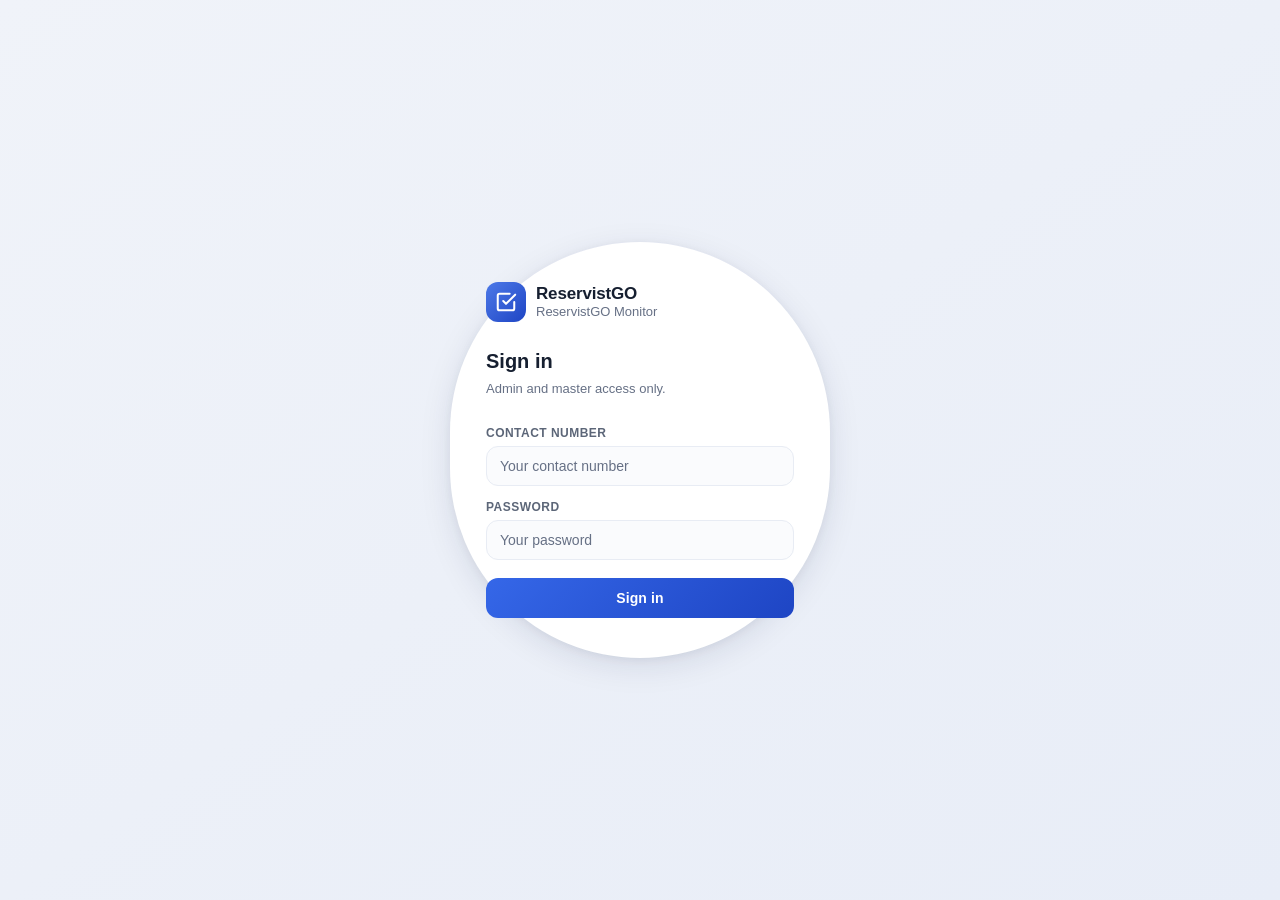
==== commit 2cfcb971: "Design group 1: shared colour/text/corner values, contrast, zoom, text size, accessibility names - c" ====
--- a/admin/index.html
+++ b/admin/index.html
@@ -6,139 +6,150 @@
 <title>ReservistGO</title>
 <link rel="icon" type="image/svg+xml" href="data:image/svg+xml,%3Csvg xmlns='http://www.w3.org/2000/svg' viewBox='0 0 32 32'%3E%3Cdefs%3E%3ClinearGradient id='g' x1='0' y1='0' x2='0' y2='1'%3E%3Cstop offset='0' stop-color='%234d79e8'/%3E%3Cstop offset='1' stop-color='%231e45c4'/%3E%3C/linearGradient%3E%3C/defs%3E%3Crect width='32' height='32' rx='8' fill='url(%23g)'/%3E%3Cpolyline points='7.5,17 13,22.5 24.5,10' stroke='white' stroke-width='3.2' stroke-linecap='round' stroke-linejoin='round' fill='none'/%3E%3C/svg%3E">
 <style>
+:root{
+  /* Colour */
+  --ink:#161f30;--ink-body:#1c2533;--ink-2:#5c6678;--muted:#667085;
+  --blue:#2f5fd0;--blue-on-dark:#7aa2ff;--muted-on-dark:#9aa3b2;
+  --green:#1a7a50;--red:#b0342a;--amber-text:#8f5c10;--amber-solid:#9a6512;--whatsapp:#1a7f4b;
+  /* Text size: 12px floor for labels and badges, 13px for anything people read */
+  --fs-label:12px;--fs-small:13px;
+  /* Corners */
+  --r-xs:4px;--r-sm:8px;--r-md:12px;--r-lg:16px;--r-pill:999px;
+}
+
 *,*::before,*::after{box-sizing:border-box;margin:0;padding:0;}
-body{font-family:-apple-system,BlinkMacSystemFont,'Segoe UI',sans-serif;background:#f0f3f9;color:#161f30;min-height:100vh;}
+body{font-family:-apple-system,BlinkMacSystemFont,'Segoe UI',sans-serif;background:#f0f3f9;color:var(--ink);min-height:100vh;}
 button{cursor:pointer;font-family:inherit;}
 input,select{font-family:inherit;}
 
 /* ── Login ───────────────────────────────────────────────────────────── */
 #login-screen{display:flex;align-items:center;justify-content:center;min-height:100vh;padding:20px;background:linear-gradient(145deg,#f0f3f9 0%,#e8edf7 100%);}
-.login-card{background:#fff;border-radius:20px;box-shadow:0 8px 32px rgba(20,30,70,.10),0 2px 8px rgba(20,30,70,.06);padding:40px 36px;width:100%;max-width:380px;}
+.login-card{background:#fff;border-radius:var(--r-pill);box-shadow:0 8px 32px rgba(20,30,70,.10),0 2px 8px rgba(20,30,70,.06);padding:40px 36px;width:100%;max-width:380px;}
 .login-brand{display:flex;align-items:center;gap:10px;margin-bottom:28px;}
-.login-icon{width:40px;height:40px;border-radius:10px;background:linear-gradient(135deg,#4d79e8,#1e45c4);display:flex;align-items:center;justify-content:center;}
-.login-brand-name{font-size:17px;font-weight:700;color:#161f30;letter-spacing:-.01em;}
-.login-brand-sub{font-size:11px;color:#8a94a3;font-weight:500;}
-.login-heading{font-size:20px;font-weight:700;color:#161f30;margin-bottom:6px;}
-.login-sub{font-size:13px;color:#8a94a3;margin-bottom:28px;line-height:1.5;}
+.login-icon{width:40px;height:40px;border-radius:var(--r-md);background:linear-gradient(135deg,#4d79e8,#1e45c4);display:flex;align-items:center;justify-content:center;}
+.login-brand-name{font-size:17px;font-weight:700;color:var(--ink);letter-spacing:-.01em;}
+.login-brand-sub{font-size:var(--fs-small);color:var(--muted);font-weight:500;}
+.login-heading{font-size:20px;font-weight:700;color:var(--ink);margin-bottom:6px;}
+.login-sub{font-size:13px;color:var(--muted);margin-bottom:28px;line-height:1.5;}
 .field{margin-bottom:14px;}
-.field-label{font-size:11.5px;font-weight:600;color:#5c6678;letter-spacing:.04em;text-transform:uppercase;display:block;margin-bottom:6px;}
-.field-input{width:100%;border:1.5px solid #e8ecf4;border-radius:10px;padding:11px 13px;font-size:14px;color:#161f30;outline:none;transition:border-color .15s,box-shadow .15s;background:#fafbfd;}
+.field-label{font-size:var(--fs-label);font-weight:600;color:var(--ink-2);letter-spacing:.04em;text-transform:uppercase;display:block;margin-bottom:6px;}
+.field-input{width:100%;border:1.5px solid #e8ecf4;border-radius:var(--r-md);padding:11px 13px;font-size:14px;color:var(--ink);outline:none;transition:border-color .15s,box-shadow .15s;background:#fafbfd;}
 .field-input:focus{border-color:#2f5fd0;box-shadow:0 0 0 3px rgba(47,95,208,.10);background:#fff;}
-.field-input::placeholder{color:#b8c0cc;}
-.btn-login{width:100%;background:linear-gradient(135deg,#3567e8,#1e45c4);color:#fff;border:none;border-radius:10px;padding:12px;font-size:14px;font-weight:600;letter-spacing:.01em;transition:opacity .15s,transform .1s;margin-top:4px;}
+.field-input::placeholder{color:var(--muted);}
+.btn-login{width:100%;background:linear-gradient(135deg,#3567e8,#1e45c4);color:#fff;border:none;border-radius:var(--r-md);padding:12px;font-size:14px;font-weight:600;letter-spacing:.01em;transition:opacity .15s,transform .1s;margin-top:4px;}
 .btn-login:hover{opacity:.92;}
 .btn-login:active{transform:scale(.99);}
 .btn-login:disabled{opacity:.5;cursor:not-allowed;transform:none;}
-.login-err{background:#fef2f2;border:1px solid #fecaca;color:#c0392b;border-radius:9px;padding:10px 13px;font-size:13px;margin-top:14px;display:none;line-height:1.4;}
+.login-err{background:#fef2f2;border:1px solid #fecaca;color:var(--red);border-radius:var(--r-sm);padding:10px 13px;font-size:13px;margin-top:14px;display:none;line-height:1.4;}
 
 /* ── App shell ──────────────────────────────────────────────────────── */
 #app-screen{display:none;min-height:100vh;flex-direction:column;}
 header{background:#fff;border-bottom:1px solid #e8ecf4;padding:0 24px;height:58px;display:flex;align-items:center;justify-content:space-between;position:sticky;top:0;z-index:20;box-shadow:0 1px 4px rgba(20,30,70,.06);}
 .h-left{display:flex;align-items:center;gap:14px;}
-.h-icon{width:34px;height:34px;border-radius:9px;background:linear-gradient(135deg,#4d79e8,#1e45c4);display:flex;align-items:center;justify-content:center;flex-shrink:0;}
-.h-title{font-size:15px;font-weight:700;color:#161f30;letter-spacing:-.01em;}
+.h-icon{width:34px;height:34px;border-radius:var(--r-sm);background:linear-gradient(135deg,#4d79e8,#1e45c4);display:flex;align-items:center;justify-content:center;flex-shrink:0;}
+.h-title{font-size:15px;font-weight:700;color:var(--ink);letter-spacing:-.01em;}
 .h-divider{width:1px;height:18px;background:#e8ecf4;}
 .h-user{display:flex;align-items:center;gap:7px;}
-.h-user-avatar{width:28px;height:28px;border-radius:50%;display:flex;align-items:center;justify-content:center;font-size:10px;font-weight:700;color:#fff;flex-shrink:0;}
-.h-user-name{font-size:13px;font-weight:600;color:#161f30;}
-.role-chip{font-size:10px;font-weight:600;border-radius:5px;padding:2px 6px;white-space:nowrap;}
+.h-user-avatar{width:28px;height:28px;border-radius:50%;display:flex;align-items:center;justify-content:center;font-size:var(--fs-label);font-weight:700;color:#fff;flex-shrink:0;}
+.h-user-name{font-size:13px;font-weight:600;color:var(--ink);}
+.role-chip{font-size:var(--fs-label);font-weight:600;border-radius:var(--r-xs);padding:2px 6px;white-space:nowrap;}
 .h-right{display:flex;align-items:center;gap:10px;}
-.dept-chip{font-size:11.5px;font-weight:600;border-radius:20px;padding:4px 11px;white-space:nowrap;}
-.btn-logout{background:none;border:1.5px solid #e8ecf4;border-radius:8px;padding:6px 13px;font-size:12.5px;font-weight:500;color:#8a94a3;transition:all .15s;}
-.btn-logout:hover{border-color:#c0392b;color:#c0392b;}
-.btn-home{display:flex;align-items:center;gap:6px;background:none;border:1.5px solid #e8ecf4;border-radius:8px;padding:6px 12px;font-size:12.5px;font-weight:500;color:#5c6678;text-decoration:none;transition:all .15s;}
-.btn-home:hover{border-color:#2f5fd0;color:#2f5fd0;background:#f0f4ff;}
+.dept-chip{font-size:var(--fs-small);font-weight:600;border-radius:var(--r-pill);padding:4px 11px;white-space:nowrap;}
+.btn-logout{background:none;border:1.5px solid #e8ecf4;border-radius:var(--r-sm);padding:6px 13px;font-size:var(--fs-small);font-weight:500;color:var(--ink-2);transition:all .15s;}
+.btn-logout:hover{border-color:var(--red);color:var(--red);}
+.btn-home{display:flex;align-items:center;gap:6px;background:none;border:1.5px solid #e8ecf4;border-radius:var(--r-sm);padding:6px 12px;font-size:var(--fs-small);font-weight:500;color:var(--ink-2);text-decoration:none;transition:all .15s;}
+.btn-home:hover{border-color:#2f5fd0;color:var(--blue);background:#f0f4ff;}
 
 main{flex:1;padding:20px 24px 40px;max-width:1120px;margin:0 auto;width:100%;}
 
 /* ── Stats ──────────────────────────────────────────────────────────── */
 .stats-row{display:grid;grid-template-columns:repeat(4,1fr);gap:14px;margin-bottom:20px;}
 @media(max-width:680px){.stats-row{grid-template-columns:repeat(2,1fr);}}
-.stat-card{background:#fff;border-radius:16px;box-shadow:0 2px 8px rgba(20,30,70,.07);padding:18px 20px;border:1px solid #e8ecf4;position:relative;overflow:hidden;}
+.stat-card{background:#fff;border-radius:var(--r-lg);box-shadow:0 2px 8px rgba(20,30,70,.07);padding:18px 20px;border:1px solid #e8ecf4;position:relative;overflow:hidden;}
 .stat-accent{position:absolute;top:0;left:0;right:0;height:3px;border-radius:16px 16px 0 0;}
-.stat-icon{width:36px;height:36px;border-radius:10px;display:flex;align-items:center;justify-content:center;margin-bottom:12px;}
-.stat-value{font-size:28px;font-weight:800;color:#161f30;line-height:1;letter-spacing:-.02em;}
-.stat-label{font-size:12px;color:#8a94a3;margin-top:5px;font-weight:500;}
-.stat-sub{font-size:11px;color:#b8c0cc;margin-top:3px;}
+.stat-icon{width:36px;height:36px;border-radius:var(--r-md);display:flex;align-items:center;justify-content:center;margin-bottom:12px;}
+.stat-value{font-size:28px;font-weight:800;color:var(--ink);line-height:1;letter-spacing:-.02em;}
+.stat-label{font-size:var(--fs-small);color:var(--muted);margin-top:5px;font-weight:500;}
+.stat-sub{font-size:var(--fs-small);color:var(--muted);margin-top:3px;}
 
 /* ── Toolbar ─────────────────────────────────────────────────────────── */
-.toolbar{background:#fff;border-radius:16px;box-shadow:0 2px 8px rgba(20,30,70,.07);padding:16px 18px;margin-bottom:16px;border:1px solid #e8ecf4;display:flex;flex-direction:column;gap:12px;}
+.toolbar{background:#fff;border-radius:var(--r-lg);box-shadow:0 2px 8px rgba(20,30,70,.07);padding:16px 18px;margin-bottom:16px;border:1px solid #e8ecf4;display:flex;flex-direction:column;gap:12px;}
 .toolbar-top{display:flex;align-items:center;gap:10px;flex-wrap:wrap;}
 .search-wrap{flex:1;min-width:200px;position:relative;}
-.search-icon{position:absolute;left:11px;top:50%;transform:translateY(-50%);pointer-events:none;color:#b8c0cc;}
-.search-inp{width:100%;border:1.5px solid #e8ecf4;border-radius:10px;padding:9px 12px 9px 35px;font-size:13.5px;color:#161f30;outline:none;transition:border-color .15s,box-shadow .15s;background:#fafbfd;}
+.search-icon{position:absolute;left:11px;top:50%;transform:translateY(-50%);pointer-events:none;color:var(--muted);}
+.search-inp{width:100%;border:1.5px solid #e8ecf4;border-radius:var(--r-md);padding:9px 12px 9px 35px;font-size:13.5px;color:var(--ink);outline:none;transition:border-color .15s,box-shadow .15s;background:#fafbfd;}
 .search-inp:focus{border-color:#2f5fd0;box-shadow:0 0 0 3px rgba(47,95,208,.09);background:#fff;}
-.search-inp::placeholder{color:#b8c0cc;}
+.search-inp::placeholder{color:var(--muted);}
 .date-wrap{display:flex;align-items:center;gap:6px;}
-.date-sep{font-size:12px;color:#b8c0cc;font-weight:500;}
-.date-inp{border:1.5px solid #e8ecf4;border-radius:10px;padding:9px 10px;font-size:13px;color:#161f30;outline:none;transition:border-color .15s;background:#fafbfd;width:140px;}
+.date-sep{font-size:var(--fs-small);color:var(--muted);font-weight:500;}
+.date-inp{border:1.5px solid #e8ecf4;border-radius:var(--r-md);padding:9px 10px;font-size:13px;color:var(--ink);outline:none;transition:border-color .15s;background:#fafbfd;width:140px;}
 .date-inp:focus{border-color:#2f5fd0;background:#fff;}
-.dept-sel{border:1.5px solid #e8ecf4;border-radius:10px;padding:9px 12px;font-size:13px;color:#161f30;outline:none;background:#fafbfd;cursor:pointer;transition:border-color .15s;}
+.dept-sel{border:1.5px solid #e8ecf4;border-radius:var(--r-md);padding:9px 12px;font-size:13px;color:var(--ink);outline:none;background:#fafbfd;cursor:pointer;transition:border-color .15s;}
 .dept-sel:focus{border-color:#2f5fd0;}
 .pills-row{display:flex;gap:6px;flex-wrap:wrap;}
-.pill{border:1.5px solid #e8ecf4;background:#fafbfd;border-radius:20px;padding:5px 13px;font-size:12px;font-weight:500;color:#8a94a3;cursor:pointer;transition:all .15s;white-space:nowrap;}
-.pill:hover:not(.active){border-color:#2f5fd0;color:#2f5fd0;background:#f0f4ff;}
+.pill{border:1.5px solid #e8ecf4;background:#fafbfd;border-radius:var(--r-pill);padding:5px 13px;font-size:var(--fs-small);font-weight:500;color:var(--muted);cursor:pointer;transition:all .15s;white-space:nowrap;}
+.pill:hover:not(.active){border-color:#2f5fd0;color:var(--blue);background:#f0f4ff;}
 .pill.active{background:#2f5fd0;color:#fff;border-color:#2f5fd0;font-weight:600;}
 
 /* ── Events panel ────────────────────────────────────────────────────── */
-.events-panel{background:#fff;border-radius:16px;box-shadow:0 2px 8px rgba(20,30,70,.07);border:1px solid #e8ecf4;overflow:hidden;}
+.events-panel{background:#fff;border-radius:var(--r-lg);box-shadow:0 2px 8px rgba(20,30,70,.07);border:1px solid #e8ecf4;overflow:hidden;}
 .events-header{padding:14px 20px;border-bottom:1px solid #f0f3f9;display:flex;align-items:center;justify-content:space-between;}
-.events-title{font-size:13px;font-weight:700;color:#161f30;}
-.events-count{font-size:12px;color:#8a94a3;font-weight:500;}
+.events-title{font-size:13px;font-weight:700;color:var(--ink);}
+.events-count{font-size:var(--fs-small);color:var(--muted);font-weight:500;}
 .event-item{display:flex;align-items:flex-start;gap:0;border-bottom:1px solid #f7f9fc;transition:background .1s;cursor:default;}
 .event-item:last-child{border-bottom:none;}
 .event-item:hover{background:#fafbfd;}
 .event-item.clickable{cursor:pointer;}
 .event-stripe{width:3px;flex-shrink:0;align-self:stretch;border-radius:0;}
 .event-inner{display:flex;align-items:flex-start;gap:12px;padding:13px 18px;flex:1;min-width:0;}
-.event-avatar{width:34px;height:34px;border-radius:50%;display:flex;align-items:center;justify-content:center;font-size:11px;font-weight:700;color:#fff;flex-shrink:0;margin-top:1px;}
+.event-avatar{width:34px;height:34px;border-radius:50%;display:flex;align-items:center;justify-content:center;font-size:var(--fs-small);font-weight:700;color:#fff;flex-shrink:0;margin-top:1px;}
 .event-content{flex:1;min-width:0;}
 .event-top{display:flex;align-items:baseline;gap:7px;flex-wrap:wrap;margin-bottom:2px;}
-.event-name{font-size:13.5px;font-weight:700;color:#161f30;white-space:nowrap;}
-.event-role{font-size:10px;font-weight:600;border-radius:4px;padding:2px 5px;white-space:nowrap;}
+.event-name{font-size:13.5px;font-weight:700;color:var(--ink);white-space:nowrap;}
+.event-role{font-size:var(--fs-label);font-weight:600;border-radius:var(--r-xs);padding:2px 5px;white-space:nowrap;}
 .event-action-text{font-size:13px;color:#3a4558;margin-bottom:2px;line-height:1.4;}
 .event-sub{display:flex;align-items:center;gap:8px;flex-wrap:wrap;margin-top:3px;}
-.event-cat{font-size:10.5px;font-weight:600;border-radius:5px;padding:2px 7px;white-space:nowrap;}
-.event-target-text{font-size:12px;color:#5c6678;white-space:nowrap;overflow:hidden;text-overflow:ellipsis;max-width:220px;}
-.event-dept-text{font-size:11px;color:#b8c0cc;}
+.event-cat{font-size:var(--fs-label);font-weight:600;border-radius:var(--r-xs);padding:2px 7px;white-space:nowrap;}
+.event-target-text{font-size:var(--fs-small);color:var(--ink-2);white-space:nowrap;overflow:hidden;text-overflow:ellipsis;max-width:220px;}
+.event-dept-text{font-size:var(--fs-small);color:var(--muted);}
 .event-time{flex-shrink:0;text-align:right;padding-top:2px;}
-.event-rel{font-size:12px;color:#8a94a3;white-space:nowrap;font-weight:500;}
-.event-abs{font-size:11px;color:#c0c8d8;margin-top:2px;white-space:nowrap;}
+.event-rel{font-size:var(--fs-small);color:var(--muted);white-space:nowrap;font-weight:500;}
+.event-abs{font-size:var(--fs-small);color:var(--muted);margin-top:2px;white-space:nowrap;}
 .event-meta-wrap{background:#f7f9fc;border-top:1px solid #f0f3f9;padding:12px 18px 12px 57px;display:none;}
 .event-item.expanded .event-meta-wrap{display:block;}
 .meta-grid{display:grid;grid-template-columns:repeat(auto-fill,minmax(160px,1fr));gap:8px;}
-.meta-entry{background:#fff;border:1px solid #e8ecf4;border-radius:8px;padding:8px 10px;}
-.meta-key{font-size:10px;font-weight:600;color:#8a94a3;text-transform:uppercase;letter-spacing:.05em;margin-bottom:3px;}
-.meta-val{font-size:12.5px;color:#161f30;font-weight:500;word-break:break-all;}
-.expand-hint{font-size:11px;color:#b8c0cc;margin-top:4px;font-style:italic;}
-.event-detail{font-size:12px;color:#3a4558;margin:4px 0 2px;line-height:1.8;display:flex;flex-wrap:wrap;gap:2px 14px;}
+.meta-entry{background:#fff;border:1px solid #e8ecf4;border-radius:var(--r-sm);padding:8px 10px;}
+.meta-key{font-size:var(--fs-label);font-weight:600;color:var(--muted);text-transform:uppercase;letter-spacing:.05em;margin-bottom:3px;}
+.meta-val{font-size:var(--fs-small);color:var(--ink);font-weight:500;word-break:break-all;}
+.expand-hint{font-size:var(--fs-small);color:var(--muted);margin-top:4px;font-style:italic;}
+.event-detail{font-size:var(--fs-small);color:#3a4558;margin:4px 0 2px;line-height:1.8;display:flex;flex-wrap:wrap;gap:2px 14px;}
 .dphase{white-space:nowrap;display:flex;align-items:center;gap:3px;}
-.dlabel{color:#8a94a3;font-size:11px;font-weight:600;}
-.dv{color:#161f30;font-weight:500;}
-.darr{color:#2f5fd0;font-weight:700;}
-.dbypass{background:#fef3ec;color:#e07b39;font-size:10px;font-weight:600;border-radius:4px;padding:1px 5px;margin-left:2px;}
-.event-dept-chip{font-size:10.5px;font-weight:600;border-radius:5px;padding:2px 7px;white-space:nowrap;}
+.dlabel{color:var(--muted);font-size:var(--fs-small);font-weight:600;}
+.dv{color:var(--ink);font-weight:500;}
+.darr{color:var(--blue);font-weight:700;}
+.dbypass{background:#fef3ec;color:#e07b39;font-size:var(--fs-label);font-weight:600;border-radius:var(--r-xs);padding:1px 5px;margin-left:2px;}
+.event-dept-chip{font-size:var(--fs-label);font-weight:600;border-radius:var(--r-xs);padding:2px 7px;white-space:nowrap;}
 
 /* ── Pagination ──────────────────────────────────────────────────────── */
 .pag-row{padding:14px 20px;display:none;align-items:center;justify-content:center;gap:6px;border-top:1px solid #f0f3f9;flex-wrap:wrap;}
-.pag-btn{background:#fff;border:1.5px solid #e8ecf4;border-radius:8px;padding:6px 14px;font-size:13px;font-weight:600;color:#2f5fd0;transition:all .15s;cursor:pointer;height:34px;display:flex;align-items:center;}
+.pag-btn{background:#fff;border:1.5px solid #e8ecf4;border-radius:var(--r-sm);padding:6px 14px;font-size:13px;font-weight:600;color:var(--blue);transition:all .15s;cursor:pointer;height:34px;display:flex;align-items:center;}
 .pag-btn:hover:not(:disabled){background:#f0f4ff;border-color:#2f5fd0;}
 .pag-btn:disabled{opacity:.38;cursor:not-allowed;}
-.pag-num{background:#fff;border:1.5px solid #e8ecf4;border-radius:8px;width:34px;height:34px;font-size:13px;font-weight:600;color:#5c6678;cursor:pointer;transition:all .15s;display:flex;align-items:center;justify-content:center;}
-.pag-num:hover{background:#f0f4ff;border-color:#2f5fd0;color:#2f5fd0;}
+.pag-num{background:#fff;border:1.5px solid #e8ecf4;border-radius:var(--r-sm);width:34px;height:34px;font-size:13px;font-weight:600;color:var(--ink-2);cursor:pointer;transition:all .15s;display:flex;align-items:center;justify-content:center;}
+.pag-num:hover{background:#f0f4ff;border-color:#2f5fd0;color:var(--blue);}
 .pag-num.active{background:#2f5fd0;border-color:#2f5fd0;color:#fff;}
-.pag-ellipsis{font-size:13px;color:#b8c0cc;padding:0 2px;line-height:34px;}
+.pag-ellipsis{font-size:13px;color:var(--muted);padding:0 2px;line-height:34px;}
 
 /* ── Filter guide ────────────────────────────────────────────────────── */
-.filter-guide-btn{display:inline-flex;align-items:center;justify-content:center;width:20px;height:20px;border-radius:50%;border:1.5px solid #c8cfd8;background:#f0f3f9;color:#5c6678;font-size:11px;font-weight:700;cursor:default;flex-shrink:0;align-self:center;transition:border-color .15s,background .15s,color .15s;}
-.filter-guide-btn:hover{border-color:#2f5fd0;color:#2f5fd0;background:#eef3ff;}
-#filter-guide{position:fixed;background:#fff;border:1px solid #e8ecf4;border-radius:14px;box-shadow:0 10px 36px rgba(20,30,70,.15),0 2px 8px rgba(20,30,70,.07);z-index:998;display:none;width:300px;overflow:hidden;overflow-y:auto;}
-.fg-head{font-size:10px;font-weight:700;color:#8a94a3;letter-spacing:.06em;text-transform:uppercase;padding:12px 14px 7px;border-bottom:1px solid #f0f3f9;}
+.filter-guide-btn{display:inline-flex;align-items:center;justify-content:center;width:20px;height:20px;border-radius:50%;border:1.5px solid #c8cfd8;background:#f0f3f9;color:var(--ink-2);font-size:var(--fs-small);font-weight:700;cursor:default;flex-shrink:0;align-self:center;transition:border-color .15s,background .15s,color .15s;}
+.filter-guide-btn:hover{border-color:#2f5fd0;color:var(--blue);background:#eef3ff;}
+#filter-guide{position:fixed;background:#fff;border:1px solid #e8ecf4;border-radius:var(--r-lg);box-shadow:0 10px 36px rgba(20,30,70,.15),0 2px 8px rgba(20,30,70,.07);z-index:998;display:none;width:300px;overflow:hidden;overflow-y:auto;}
+.fg-head{font-size:var(--fs-label);font-weight:700;color:var(--muted);letter-spacing:.06em;text-transform:uppercase;padding:12px 14px 7px;border-bottom:1px solid #f0f3f9;}
 .fg-list{padding:6px 10px 10px;}
 .fg-row{display:flex;align-items:center;gap:10px;padding:5px 4px;}
 .fg-row+.fg-row{border-top:1px solid #f7f9fc;}
-.fg-pill{font-size:10px;font-weight:600;border-radius:5px;padding:2px 7px;white-space:nowrap;flex-shrink:0;min-width:64px;text-align:center;}
-.fg-desc{font-size:11.5px;color:#5c6678;line-height:1.35;}
+.fg-pill{font-size:var(--fs-label);font-weight:600;border-radius:var(--r-xs);padding:2px 7px;white-space:nowrap;flex-shrink:0;min-width:64px;text-align:center;}
+.fg-desc{font-size:var(--fs-small);color:var(--ink-2);line-height:1.35;}
 
 /* ── Avatar lightbox ─────────────────────────────────────────────────── */
 #av-lightbox{position:fixed;inset:0;z-index:9999;background:rgba(0,0,0,0.82);display:none;align-items:center;justify-content:center;cursor:pointer;}
@@ -146,18 +157,18 @@
 #av-lightbox-img{width:240px;height:240px;border-radius:50%;object-fit:cover;box-shadow:0 8px 40px rgba(0,0,0,0.5);flex-shrink:0;}
 
 /* ── Person tooltip ──────────────────────────────────────────────────── */
-#person-tip{position:fixed;background:#fff;border:1px solid #e8ecf4;border-radius:13px;box-shadow:0 8px 32px rgba(20,30,70,.16),0 2px 8px rgba(20,30,70,.07);z-index:999;display:none;min-width:200px;overflow:hidden;}
-.ptip-head{font-size:10px;font-weight:700;color:#8a94a3;letter-spacing:.06em;text-transform:uppercase;padding:12px 14px 6px;}
+#person-tip{position:fixed;background:#fff;border:1px solid #e8ecf4;border-radius:var(--r-lg);box-shadow:0 8px 32px rgba(20,30,70,.16),0 2px 8px rgba(20,30,70,.07);z-index:999;display:none;min-width:200px;overflow:hidden;}
+.ptip-head{font-size:var(--fs-label);font-weight:700;color:var(--muted);letter-spacing:.06em;text-transform:uppercase;padding:12px 14px 6px;}
 #ptip-body{padding:0 12px 12px;}
-.ptip-contact-row{display:flex;align-items:center;justify-content:space-between;background:#f7f9fc;border-radius:9px;padding:8px 10px;margin-bottom:8px;cursor:pointer;transition:background .12s;border:1px solid #eef0f5;}
+.ptip-contact-row{display:flex;align-items:center;justify-content:space-between;background:#f7f9fc;border-radius:var(--r-sm);padding:8px 10px;margin-bottom:8px;cursor:pointer;transition:background .12s;border:1px solid #eef0f5;}
 .ptip-contact-row:hover{background:#eef3ff;border-color:#dce8ff;}
-.ptip-contact-num{font-size:13.5px;font-weight:700;color:#161f30;margin-top:2px;}
-.ptip-copy-hint{font-size:10px;color:#b8c0cc;font-weight:500;}
-.ptip-copy-fb{font-size:10px;color:#1f8a5b;font-weight:700;display:none;}
+.ptip-contact-num{font-size:13.5px;font-weight:700;color:var(--ink);margin-top:2px;}
+.ptip-copy-hint{font-size:var(--fs-small);color:var(--muted);font-weight:500;}
+.ptip-copy-fb{font-size:var(--fs-label);color:var(--green);font-weight:700;display:none;}
 .ptip-row{margin-bottom:5px;}
 .ptip-row:last-child{margin-bottom:0;}
-.ptip-label{font-size:10px;font-weight:600;color:#b8c0cc;margin-bottom:1px;}
-.ptip-val{font-size:12.5px;font-weight:600;color:#161f30;}
+.ptip-label{font-size:var(--fs-label);font-weight:600;color:var(--muted);margin-bottom:1px;}
+.ptip-val{font-size:var(--fs-small);font-weight:600;color:var(--ink);}
 .has-person-tip{cursor:default;}
 
 /* ── Mobile block ────────────────────────────────────────────────────── */
@@ -166,48 +177,48 @@
 
 /* ── Empty / Loading ─────────────────────────────────────────────────── */
 .empty{padding:56px 24px;text-align:center;}
-.empty-icon-wrap{width:56px;height:56px;border-radius:16px;background:#f0f3f9;display:flex;align-items:center;justify-content:center;margin:0 auto 16px;}
-.empty-title{font-size:15px;font-weight:700;color:#161f30;margin-bottom:6px;}
-.empty-sub{font-size:13px;color:#8a94a3;line-height:1.5;}
+.empty-icon-wrap{width:56px;height:56px;border-radius:var(--r-lg);background:#f0f3f9;display:flex;align-items:center;justify-content:center;margin:0 auto 16px;}
+.empty-title{font-size:15px;font-weight:700;color:var(--ink);margin-bottom:6px;}
+.empty-sub{font-size:13px;color:var(--muted);line-height:1.5;}
 .spinner-wrap{padding:56px;display:flex;align-items:center;justify-content:center;}
 .spinner{width:28px;height:28px;border:3px solid #e8ecf4;border-top-color:#2f5fd0;border-radius:50%;animation:spin .65s linear infinite;}
 @keyframes spin{to{transform:rotate(360deg);}}
 
 /* ── Info tooltip ────────────────────────────────────────────────────── */
-.info-tip{display:inline-flex;align-items:center;justify-content:center;width:14px;height:14px;border-radius:50%;background:#eef0f5;color:#8a94a3;font-size:9px;font-weight:800;cursor:default;margin-left:5px;position:relative;vertical-align:middle;flex-shrink:0;}
-.info-tip::after{content:attr(data-tip);position:absolute;bottom:calc(100% + 7px);left:50%;transform:translateX(-50%);background:#1e293b;color:#fff;font-size:11.5px;font-weight:400;line-height:1.45;padding:8px 11px;border-radius:9px;white-space:normal;max-width:200px;width:max-content;pointer-events:none;opacity:0;transition:opacity .15s;z-index:200;text-align:center;}
+.info-tip{display:inline-flex;align-items:center;justify-content:center;width:14px;height:14px;border-radius:50%;background:#eef0f5;color:var(--muted);font-size:var(--fs-label);font-weight:800;cursor:default;margin-left:5px;position:relative;vertical-align:middle;flex-shrink:0;}
+.info-tip::after{content:attr(data-tip);position:absolute;bottom:calc(100% + 7px);left:50%;transform:translateX(-50%);background:#1e293b;color:#fff;font-size:var(--fs-small);font-weight:400;line-height:1.45;padding:8px 11px;border-radius:var(--r-sm);white-space:normal;max-width:200px;width:max-content;pointer-events:none;opacity:0;transition:opacity .15s;z-index:200;text-align:center;}
 .info-tip:hover::after{opacity:1;}
 
 /* ── Access denied ───────────────────────────────────────────────────── */
 #access-denied{display:none;padding:40px 20px;text-align:center;max-width:400px;margin:80px auto;}
-.denied-icon{width:60px;height:60px;border-radius:16px;background:#fef2f2;display:flex;align-items:center;justify-content:center;margin:0 auto 20px;}
+.denied-icon{width:60px;height:60px;border-radius:var(--r-lg);background:#fef2f2;display:flex;align-items:center;justify-content:center;margin:0 auto 20px;}
 .denied-title{font-size:20px;font-weight:700;margin-bottom:8px;}
-.denied-sub{font-size:13.5px;color:#8a94a3;margin-bottom:24px;line-height:1.5;}
+.denied-sub{font-size:13.5px;color:var(--muted);margin-bottom:24px;line-height:1.5;}
 </style>
 </head>
 <body>
 
 <!-- Mobile block -->
 <div id="mobile-block">
-  <div style="width:52px;height:52px;border-radius:14px;background:#fff;display:flex;align-items:center;justify-content:center;margin-bottom:20px;box-shadow:0 4px 16px rgba(20,30,70,.10);">
+  <div style="width:52px;height:52px;border-radius:var(--r-lg);background:#fff;display:flex;align-items:center;justify-content:center;margin-bottom:20px;box-shadow:0 4px 16px rgba(20,30,70,.10);">
     <svg width="26" height="26" viewBox="0 0 24 24" fill="none" stroke="#2f5fd0" stroke-width="2" stroke-linecap="round" stroke-linejoin="round"><rect x="2" y="3" width="20" height="14" rx="2"/><line x1="8" y1="21" x2="16" y2="21"/><line x1="12" y1="17" x2="12" y2="21"/></svg>
   </div>
-  <div style="font-size:18px;font-weight:700;color:#161f30;margin-bottom:8px;">Desktop only</div>
-  <div style="font-size:14px;color:#8a94a3;line-height:1.5;max-width:280px;">The Monitor is designed for desktop. Please open it on a laptop or computer.</div>
+  <div style="font-size:18px;font-weight:700;color:var(--ink);margin-bottom:8px;">Desktop only</div>
+  <div style="font-size:14px;color:var(--ink-2);line-height:1.5;max-width:280px;">The Monitor is designed for desktop. Please open it on a laptop or computer.</div>
 </div>
 
 <!-- Filter guide popover -->
 <div id="filter-guide">
   <div class="fg-head">Filter categories</div>
   <div class="fg-list">
-    <div class="fg-row"><span class="fg-pill" style="background:#e7f3ec;color:#1f8a5b;">Attendance</span><span class="fg-desc">Check-in phases, time corrections and status changes</span></div>
-    <div class="fg-row"><span class="fg-pill" style="background:#fdf6e9;color:#b9791a;">Leave</span><span class="fg-desc">Leave requests submitted, approved, declined or withdrawn</span></div>
+    <div class="fg-row"><span class="fg-pill" style="background:#e7f3ec;color:var(--green);">Attendance</span><span class="fg-desc">Check-in phases, time corrections and status changes</span></div>
+    <div class="fg-row"><span class="fg-pill" style="background:#fdf6e9;color:var(--amber-text);">Leave</span><span class="fg-desc">Leave requests submitted, approved, declined or withdrawn</span></div>
     <div class="fg-row"><span class="fg-pill" style="background:#f0ecfd;color:#6b52c8;">Signup</span><span class="fg-desc">New member signup requests, approvals and rejections</span></div>
     <div class="fg-row"><span class="fg-pill" style="background:#e6f7f9;color:#0e7a8c;">Personnel</span><span class="fg-desc">Roster additions, removals and re-enrolments</span></div>
     <div class="fg-row"><span class="fg-pill" style="background:#edf2f7;color:#4a5568;">Cycle</span><span class="fg-desc">Reporting cycle creation, activation and no-report days</span></div>
     <div class="fg-row"><span class="fg-pill" style="background:#f0f2f7;color:#2d3748;">Export</span><span class="fg-desc">Excel or print reports that were generated</span></div>
     <div class="fg-row"><span class="fg-pill" style="background:#fdf0e9;color:#e07b39;">Account</span><span class="fg-desc">Profile name, password or photo changes</span></div>
-    <div class="fg-row"><span class="fg-pill" style="background:#f7e4e1;color:#c0392b;">Admin</span><span class="fg-desc">Supervisor accounts added, promoted or demoted</span></div>
+    <div class="fg-row"><span class="fg-pill" style="background:#f7e4e1;color:var(--red);">Admin</span><span class="fg-desc">Supervisor accounts added, promoted or demoted</span></div>
   </div>
 </div>
 
@@ -221,7 +232,7 @@
 </div>
 
 <!-- Login -->
-<div id="login-screen">
+<div id="login-screen" role="main">
   <div class="login-card">
     <div class="login-brand">
       <div class="login-icon">
@@ -250,7 +261,7 @@
 <!-- Access denied -->
 <div id="access-denied">
   <div class="denied-icon">
-    <svg width="26" height="26" viewBox="0 0 24 24" fill="none" stroke="#c0392b" stroke-width="2" stroke-linecap="round" stroke-linejoin="round"><rect x="3" y="11" width="18" height="11" rx="2" ry="2"/><path d="M7 11V7a5 5 0 0 1 10 0v4"/></svg>
+    <svg width="26" height="26" viewBox="0 0 24 24" fill="none" stroke="#b0342a" stroke-width="2" stroke-linecap="round" stroke-linejoin="round"><rect x="3" y="11" width="18" height="11" rx="2" ry="2"/><path d="M7 11V7a5 5 0 0 1 10 0v4"/></svg>
   </div>
   <div class="denied-title">Access denied</div>
   <div class="denied-sub">This page is restricted to admins and masters. Contact your system administrator if you believe this is an error.</div>
@@ -266,7 +277,7 @@
       </div>
       <div style="display:flex;align-items:baseline;gap:7px;">
         <div class="h-title">ReservistGO</div>
-        <div style="font-size:12px;color:#b8c0cc;font-weight:500;">Monitor</div>
+        <div style="font-size:var(--fs-small);color:var(--muted);font-weight:500;">Monitor</div>
       </div>
       <div class="h-divider"></div>
       <div class="h-user">
@@ -296,9 +307,9 @@
         <div class="stat-label">Events today</div>
       </div>
       <div class="stat-card">
-        <div class="stat-accent" style="background:linear-gradient(90deg,#3bba8c,#1f8a5b);"></div>
+        <div class="stat-accent" style="background:linear-gradient(90deg,#3bba8c,var(--green));"></div>
         <div class="stat-icon" style="background:#eaf5f0;">
-          <svg width="18" height="18" viewBox="0 0 24 24" fill="none" stroke="#1f8a5b" stroke-width="2" stroke-linecap="round" stroke-linejoin="round"><path d="M17 21v-2a4 4 0 0 0-4-4H5a4 4 0 0 0-4 4v2"/><circle cx="9" cy="7" r="4"/><path d="M23 21v-2a4 4 0 0 0-3-3.87"/><path d="M16 3.13a4 4 0 0 1 0 7.75"/></svg>
+          <svg width="18" height="18" viewBox="0 0 24 24" fill="none" stroke="#1a7a50" stroke-width="2" stroke-linecap="round" stroke-linejoin="round"><path d="M17 21v-2a4 4 0 0 0-4-4H5a4 4 0 0 0-4 4v2"/><circle cx="9" cy="7" r="4"/><path d="M23 21v-2a4 4 0 0 0-3-3.87"/><path d="M16 3.13a4 4 0 0 1 0 7.75"/></svg>
         </div>
         <div class="stat-value" id="stat-actors">-</div>
         <div class="stat-label" style="display:flex;align-items:center;">Unique actors today<span class="info-tip" data-tip="People who took at least one action today">?</span></div>
@@ -329,11 +340,11 @@
           <input class="search-inp" type="search" id="search-inp" placeholder="Search by name, action or target..." oninput="onSearch()">
         </div>
         <div class="date-wrap">
-          <input class="date-inp" type="date" id="date-from" title="From" onchange="applyFilters()">
+          <input class="date-inp" type="date" id="date-from" title="From" aria-label="From date" onchange="applyFilters()">
           <span class="date-sep">to</span>
-          <input class="date-inp" type="date" id="date-to" title="To" onchange="applyFilters()">
+          <input class="date-inp" type="date" id="date-to" title="To" aria-label="To date" onchange="applyFilters()">
         </div>
-        <select class="dept-sel" id="dept-sel" onchange="onDeptChange()" style="display:none;">
+        <select class="dept-sel" id="dept-sel" aria-label="Department" onchange="onDeptChange()" style="display:none;">
           <option value="">All departments</option>
           <option value="ops_security">Ops Security</option>
           <option value="cas">Crime Prevention</option>
@@ -350,7 +361,8 @@
         <button class="pill" data-cat="export" onclick="setCat(this)">Export</button>
         <button class="pill" data-cat="account" onclick="setCat(this)">Account</button>
         <button class="pill" data-cat="admin" onclick="setCat(this)">Admin</button>
-        <button id="clear-filters-btn" onclick="clearFilters()" style="display:none;align-items:center;gap:5px;margin-left:auto;padding:5px 11px;border-radius:20px;border:1px solid #f1d0cc;background:#f7e4e1;font-size:12px;font-weight:600;color:#c0392b;cursor:pointer;white-space:nowrap;flex-shrink:0;"><svg width="11" height="11" viewBox="0 0 24 24" fill="none" stroke="currentColor" stroke-width="2.5" stroke-linecap="round" stroke-linejoin="round"><line x1="18" y1="6" x2="6" y2="18"/><line x1="6" y1="6" x2="18" y2="18"/></svg> Clear</button>
+        <button class="pill" data-cat="data" onclick="setCat(this)" title="Every direct change to attendance, leave and personnel records, written by the database">Data changes</button>
+        <button id="clear-filters-btn" onclick="clearFilters()" style="display:none;align-items:center;gap:5px;margin-left:auto;padding:5px 11px;border-radius:var(--r-pill);border:1px solid #f1d0cc;background:#f7e4e1;font-size:var(--fs-small);font-weight:600;color:var(--red);cursor:pointer;white-space:nowrap;flex-shrink:0;"><svg width="11" height="11" viewBox="0 0 24 24" fill="none" stroke="currentColor" stroke-width="2.5" stroke-linecap="round" stroke-linejoin="round"><line x1="18" y1="6" x2="6" y2="18"/><line x1="6" y1="6" x2="18" y2="18"/></svg> Clear</button>
         <button class="filter-guide-btn" id="filter-guide-btn" title="What are these?">?</button>
       </div>
     </div>
@@ -360,15 +372,15 @@
       <div class="events-header">
         <span class="events-title">Activity feed</span>
         <div style="display:flex;align-items:center;gap:12px;">
-          <div id="live-badge" style="display:flex;align-items:center;gap:5px;font-size:11px;font-weight:600;color:#8a94a3;">
+          <div id="live-badge" style="display:flex;align-items:center;gap:5px;font-size:var(--fs-small);font-weight:600;color:var(--muted);">
             <span id="live-dot" style="width:7px;height:7px;border-radius:50%;background:#d1d5db;flex-shrink:0;"></span>
             <span id="live-label">Connecting...</span>
           </div>
           <span class="events-count" id="events-count"></span>
         </div>
       </div>
-      <div id="new-events-bar" onclick="onNewEventsBanner()" style="display:none;padding:10px 20px;background:#eef3ff;border-bottom:1px solid #dce8ff;cursor:pointer;text-align:center;font-size:13px;font-weight:600;color:#2f5fd0;">New activity — click to refresh</div>
-      <div id="latest-btn" onclick="goToPage(0)" style="display:none;padding:9px 20px;background:#f6f7f9;border-bottom:1px solid #eef0f4;cursor:pointer;text-align:center;font-size:12px;font-weight:600;color:#2f5fd0;">↑ Back to latest</div>
+      <div id="new-events-bar" onclick="onNewEventsBanner()" style="display:none;padding:10px 20px;background:#eef3ff;border-bottom:1px solid #dce8ff;cursor:pointer;text-align:center;font-size:13px;font-weight:600;color:var(--blue);">New activity — click to refresh</div>
+      <div id="latest-btn" onclick="goToPage(0)" style="display:none;padding:9px 20px;background:#f6f7f9;border-bottom:1px solid #eef0f4;cursor:pointer;text-align:center;font-size:var(--fs-small);font-weight:600;color:var(--blue);">↑ Back to latest</div>
       <div id="events-list"></div>
       <div id="pag-row" class="pag-row"></div>
     </div>
@@ -398,14 +410,15 @@
 
 const CAT = {
   auth:       { bg:'#e8f0fd', color:'#2f5fd0', label:'Session',    stripe:'#2f5fd0' },
-  attendance: { bg:'#e7f3ec', color:'#1f8a5b', label:'Attendance', stripe:'#1f8a5b' },
-  leave:      { bg:'#fdf6e9', color:'#b9791a', label:'Leave',      stripe:'#f0a030' },
+  attendance: { bg:'#e7f3ec', color:'#1a7a50', label:'Attendance', stripe:'#1f8a5b' },
+  leave:      { bg:'#fdf6e9', color:'#8f5c10', label:'Leave',      stripe:'#f0a030' },
   signup:     { bg:'#f0ecfd', color:'#6b52c8', label:'Signup',     stripe:'#6b52c8' },
   personnel:  { bg:'#e6f7f9', color:'#0e7a8c', label:'Personnel',  stripe:'#0e7a8c' },
   batch:      { bg:'#edf2f7', color:'#4a5568', label:'Cycle',      stripe:'#718096' },
   export:     { bg:'#f0f2f7', color:'#2d3748', label:'Export',     stripe:'#4a5568' },
-  account:    { bg:'#fdf0e9', color:'#e07b39', label:'Account',    stripe:'#e07b39' },
-  admin:      { bg:'#f7e4e1', color:'#c0392b', label:'Admin',      stripe:'#c0392b' },
+  account:    { bg:'#fdf0e9', color:'#b4531f', label:'Account',    stripe:'#e07b39' },
+  admin:      { bg:'#f7e4e1', color:'#b0342a', label:'Admin',      stripe:'#c0392b' },
+  data:       { bg:'#eef1f6', color:'#334155', label:'Data change', stripe:'#94a3b8' },
 };
 
 const ACTIONS = {
@@ -444,8 +457,8 @@
 const DEPT_LABELS = { ops_security:'Ops Security', cas:'Crime Prevention', lnf:'L&F' };
 const DEPT_CHIPS = {
   ops_security:{bg:'#e8edf8',color:'#2f5fd0',label:'Ops Security'},
-  cas:         {bg:'#e7f3ec',color:'#1f8a5b',label:'Crime Prevention'},
-  lnf:         {bg:'#fdf6e9',color:'#b9791a',label:'L&F'},
+  cas:         {bg:'#e7f3ec',color:'#1a7a50',label:'Crime Prevention'},
+  lnf:         {bg:'#fdf6e9',color:'#8f5c10',label:'L&F'},
 };
 
 const META_LABELS = {
@@ -574,7 +587,7 @@
   if(!_me) return;
   const dept=_isSA?(_filterDept||null):(_me.department||null);
   const today=new Date(); today.setHours(0,0,0,0);
-  let q=_db.from('audit_log').select('category,actor_id').neq('category','auth').neq('category','session');
+  let q=_db.from('audit_log').select('category,actor_id').neq('category','auth').neq('category','session').neq('category','data');
   if(dept) q=q.eq('department',dept);
   q=q.gte('created_at',today.toISOString());
   const {data:td}=await q;
@@ -588,7 +601,7 @@
   document.getElementById('stat-top-cat').textContent=topCat?(CAT[topCat]?.label||topCat):'-';
 
   const wk=new Date(); wk.setDate(wk.getDate()-6); wk.setHours(0,0,0,0);
-  let q2=_db.from('audit_log').select('id',{count:'exact',head:true}).neq('category','auth').neq('category','session');
+  let q2=_db.from('audit_log').select('id',{count:'exact',head:true}).neq('category','auth').neq('category','session').neq('category','data');
   if(dept) q2=q2.eq('department',dept);
   q2=q2.gte('created_at',wk.toISOString());
   const{count}=await q2;
@@ -647,6 +660,7 @@
   let q=_db.from('audit_log').select('*',{count:'exact'}).neq('category','auth').neq('category','session');
   if(dept) q=q.eq('department',dept);
   if(_cats.size>0) q=q.in('category',[..._cats]);
+  else q=q.neq('category','data');  // raw data changes only when their pill is selected
   if(_from) q=q.gte('created_at',_from+'T00:00:00');
   if(_to) q=q.lte('created_at',_to+'T23:59:59');
   if(_search){const s=_search.replace(/[%_\\]/g,'\\$&').replace(/'/g,"''");q=q.or(`actor_name.ilike.%${s}%,action.ilike.%${s}%,target_name.ilike.%${s}%`);}
@@ -760,6 +774,7 @@
     .on('postgres_changes',{event:'INSERT',schema:'public',table:'audit_log'},payload=>{
       const ev=payload.new;
       if(!ev||!_me||ev.category==='auth'||ev.category==='session') return;
+      if(ev.category==='data'&&!_cats.has('data')) return;
       const dept=_isSA?(_filterDept||null):(_me.department||null);
       if(dept&&ev.department!==dept) return;
       if(_page!==0||_search||_from||_to||(_cats.size>0&&!_cats.has(ev.category))){
@@ -815,7 +830,7 @@
   tip.style.left=Math.min(rect.left,window.innerWidth-222)+'px';
   tip.style.display='block';
   if(_tipCache[pid]===undefined){
-    body.innerHTML='<div style="color:#8a94a3;font-size:12px;padding:2px 0 4px;">Loading...</div>';
+    body.innerHTML='<div style="color:var(--muted);font-size:var(--fs-small);padding:2px 0 4px;">Loading...</div>';
     const{data}=await _db.from('personnel').select('contact,department,role,batches(label)').eq('id',pid).maybeSingle();
     if(!data){_tipCache[pid]=null;}
     else if(data.role==='admin'||data.role==='master'){_tipCache[pid]='skip';}
@@ -886,6 +901,13 @@
       :`<strong>${esc(ev.target_name)}</strong>`)
     :'';
   const leaveLabel=t=>t==='mc'?'MC':t==='personal'?'Personal Leave':'leave';
+  if(ev.action&&ev.action.startsWith('data.')){
+    const [,tbl,op]=ev.action.split('.');
+    const what={attendance:'attendance record',leave_requests:'leave request',personnel:'personnel record'}[tbl]||tbl;
+    const who=ev.target_name?` of <strong>${esc(ev.target_name)}</strong>`:'';
+    if(tbl==='auth') return op==='password_reset'?`Reset the password${who}`:`Deleted the login${who}`;
+    return `${{insert:'Created',update:'Changed',delete:'Deleted'}[op]||esc(op)} ${what}${who}`;
+  }
   switch(ev.action){
     case 'roster.times_corrected': {
       const phases=[['check-in',m.check_in,m.prev_check_in],['lunch out',m.lunch_out,m.prev_lunch_out],['return',m.return,m.prev_return],['check-out',m.check_out,m.prev_check_out]];
@@ -894,11 +916,11 @@
       const dateSuffix=m.date?` on <strong>${esc(fmtDk(m.date))}</strong>`:'';
       if(changed.length===1){
         const[lbl,curr,prev]=changed[0];
-        const fromPart=prev?` from <span style="color:#8a94a3;text-decoration:line-through;">${esc(prev)}</span>`:'';
-        return (tn?`Corrected ${tn}'s `:'Corrected ')+lbl+fromPart+` to <strong style="color:#2f5fd0;">${esc(curr)}</strong>`+dateSuffix;
+        const fromPart=prev?` from <span style="color:var(--muted);text-decoration:line-through;">${esc(prev)}</span>`:'';
+        return (tn?`Corrected ${tn}'s `:'Corrected ')+lbl+fromPart+` to <strong style="color:var(--blue);">${esc(curr)}</strong>`+dateSuffix;
       }
       if(changed.length===2){
-        const fmt=([lbl,curr,prev])=>{const fp=prev?` from <span style="color:#8a94a3;text-decoration:line-through;">${esc(prev)}</span>`:'';return lbl+fp+` to <strong style="color:#2f5fd0;">${esc(curr)}</strong>`;};
+        const fmt=([lbl,curr,prev])=>{const fp=prev?` from <span style="color:var(--muted);text-decoration:line-through;">${esc(prev)}</span>`:'';return lbl+fp+` to <strong style="color:var(--blue);">${esc(curr)}</strong>`;};
         return (tn?`Corrected ${tn}'s `:'Corrected ')+fmt(changed[0])+' and '+fmt(changed[1])+dateSuffix;
       }
       return (tn?`Corrected ${tn}'s attendance times`:'Corrected attendance times')+dateSuffix;
@@ -912,9 +934,9 @@
     case 'roster.log_note_saved': {
       let s=tn?`Saved log note for ${tn}`:'Saved log note';
       if(m.date) s+=` on <strong>${esc(fmtDk(m.date))}</strong>`;
-      if(m.prev_note&&m.note) s+=`<br><span style="font-size:11px;color:#8a94a3;"><span style="text-decoration:line-through;">${esc(m.prev_note)}</span> → <strong style="color:#161f30;">${esc(m.note)}</strong></span>`;
-      else if(m.note) s+=`<br><span style="font-size:11px;color:#161f30;">${esc(m.note)}</span>`;
-      else if('note' in m) s+=`<br><span style="font-size:11px;color:#8a94a3;font-style:italic;">Note cleared</span>`;
+      if(m.prev_note&&m.note) s+=`<br><span style="font-size:var(--fs-small);color:var(--muted);"><span style="text-decoration:line-through;">${esc(m.prev_note)}</span> → <strong style="color:var(--ink);">${esc(m.note)}</strong></span>`;
+      else if(m.note) s+=`<br><span style="font-size:var(--fs-small);color:var(--ink);">${esc(m.note)}</span>`;
+      else if('note' in m) s+=`<br><span style="font-size:var(--fs-small);color:var(--muted);font-style:italic;">Note cleared</span>`;
       return s;
     }
     case 'roster.welfare_note_saved':return (tn?`Saved welfare note for ${tn}`:'Saved welfare note')+(m.date?` on <strong>${esc(fmtDk(m.date))}</strong>`:'');
@@ -1003,8 +1025,29 @@
   }
 }
 
+function _dataVal(v){
+  if(v===null||v===undefined||v==='') return '—';
+  if(typeof v==='object') v=JSON.stringify(v);
+  v=String(v); if(/^\d{2}:\d{2}:00$/.test(v)) v=v.slice(0,5);
+  return v.length>48?v.slice(0,47)+'…':v;
+}
 function buildInlineDetail(ev){
   const m=ev.meta||{};
+  if(ev.action&&ev.action.startsWith('data.')){
+    const skip=new Set(['id','created_at','edit_log','offline_log','personnel_id','auth_id','batch_id']);
+    let parts=[];
+    if(m.changes){
+      parts=Object.entries(m.changes).filter(([k])=>!skip.has(k)).map(([k,c])=>
+        `<span class="dphase"><span class="dlabel">${esc(k.replace(/_/g,' '))}</span><span class="dv" style="color:var(--muted);">${esc(_dataVal(c.from))}</span><span class="darr">→</span><span class="dv">${esc(_dataVal(c.to))}</span></span>`);
+      if(!parts.length&&m.changes.edit_log) parts.push('<span class="dphase"><span class="dv">edit history updated</span></span>');
+      if(m.changes.auth_id) parts.push('<span class="dphase"><span class="dlabel">login</span><span class="dv">relinked</span></span>');
+    } else if(m.row){
+      const keys=['date','status','type','check_in_time','work_end_time','role','department','is_active'];
+      parts=keys.filter(k=>m.row[k]!==undefined&&m.row[k]!==null).map(k=>
+        `<span class="dphase"><span class="dlabel">${esc(k.replace(/_/g,' '))}</span><span class="dv">${esc(_dataVal(m.row[k]))}</span></span>`);
+    }
+    return parts.length?`<div class="event-detail">${parts.join('')}</div>`:'';
+  }
   if(ev.action==='roster.times_corrected') return '';
   if(ev.action==='roster.status_set'){
     const from=m.prev_status||'—', to=m.status||'—';
@@ -1019,12 +1062,12 @@
     const phases=[['p1_open','P1'],['p2_open','P2'],['p3_open','P3'],['p4_open','P4']];
     const changed=phases.filter(([k])=>m.next[k]&&m.next[k]!==m.prev[k]);
     if(!changed.length) return '';
-    return '<div class="event-detail">'+changed.map(([k,lbl])=>`<span class="dphase"><span class="dlabel">${lbl}</span><span class="dv" style="color:#8a94a3;">${esc(m.prev[k]||'—')}</span><span class="darr">→</span><span class="dv" style="color:#b9791a;font-weight:700;">${esc(m.next[k])}</span></span>`).join('')+'</div>';
+    return '<div class="event-detail">'+changed.map(([k,lbl])=>`<span class="dphase"><span class="dlabel">${lbl}</span><span class="dv" style="color:var(--muted);">${esc(m.prev[k]||'—')}</span><span class="darr">→</span><span class="dv" style="color:var(--amber-text);font-weight:700;">${esc(m.next[k])}</span></span>`).join('')+'</div>';
   }
 if(ev.action.startsWith('checkin.')&&ev.action!=='checkin.late_reason') return '';
   if(ev.action==='checkin.late_reason'&&m.reason){
     if(m.prev_reason&&m.prev_reason!==m.reason){
-      return `<div class="event-detail"><span class="dphase"><span class="dlabel">Reason</span><span class="dv" style="color:#8a94a3;text-decoration:line-through;">${esc(m.prev_reason)}</span><span class="darr">→</span><span class="dv" style="color:#2f5fd0;font-weight:700;">${esc(m.reason)}</span></span></div>`;
+      return `<div class="event-detail"><span class="dphase"><span class="dlabel">Reason</span><span class="dv" style="color:var(--muted);text-decoration:line-through;">${esc(m.prev_reason)}</span><span class="darr">→</span><span class="dv" style="color:var(--blue);font-weight:700;">${esc(m.reason)}</span></span></div>`;
     }
     return `<div class="event-detail"><span class="dphase"><span class="dlabel">Reason</span><span class="dv">${esc(m.reason)}</span></span></div>`;
   }
@@ -1037,7 +1080,7 @@
   const dc=DEPT_CHIPS[ev.department]||null;
   const deptHtml=dc
     ?`<span class="event-dept-chip" style="background:${esc(dc.bg)};color:${esc(dc.color)};">${esc(dc.label)}</span>`
-    :(ev.department?`<span class="event-dept-chip" style="background:#f0f2f7;color:#8a94a3;">${esc(ev.department)}</span>`:'');
+    :(ev.department?`<span class="event-dept-chip" style="background:#f0f2f7;color:var(--muted);">${esc(ev.department)}</span>`:'');
   const inlineDetail=buildInlineDetail(ev);
   const actionHtml=buildActionText(ev);
 
@@ -1054,7 +1097,7 @@
             <span class="event-role" style="background:${esc(roleBg(ev.actor_role))};color:${esc(roleColor(ev.actor_role))};">${esc(roleLabel(ev.actor_role))}</span>
           </div>
           <div class="event-action-text">${actionHtml}</div>
-          ${ev.action?.startsWith('leave.')&&ev.meta?.reason?`<div style="font-size:11.5px;color:#8a94a3;font-style:italic;margin-top:2px;">${esc(ev.meta.reason)}</div>`:''}
+          ${ev.action?.startsWith('leave.')&&ev.meta?.reason?`<div style="font-size:var(--fs-small);color:var(--muted);font-style:italic;margin-top:2px;">${esc(ev.meta.reason)}</div>`:''}
           ${inlineDetail}
           <div class="event-sub">
             <span class="event-cat" style="background:${esc(c.bg)};color:${esc(c.color)};">${esc(c.label)}</span>
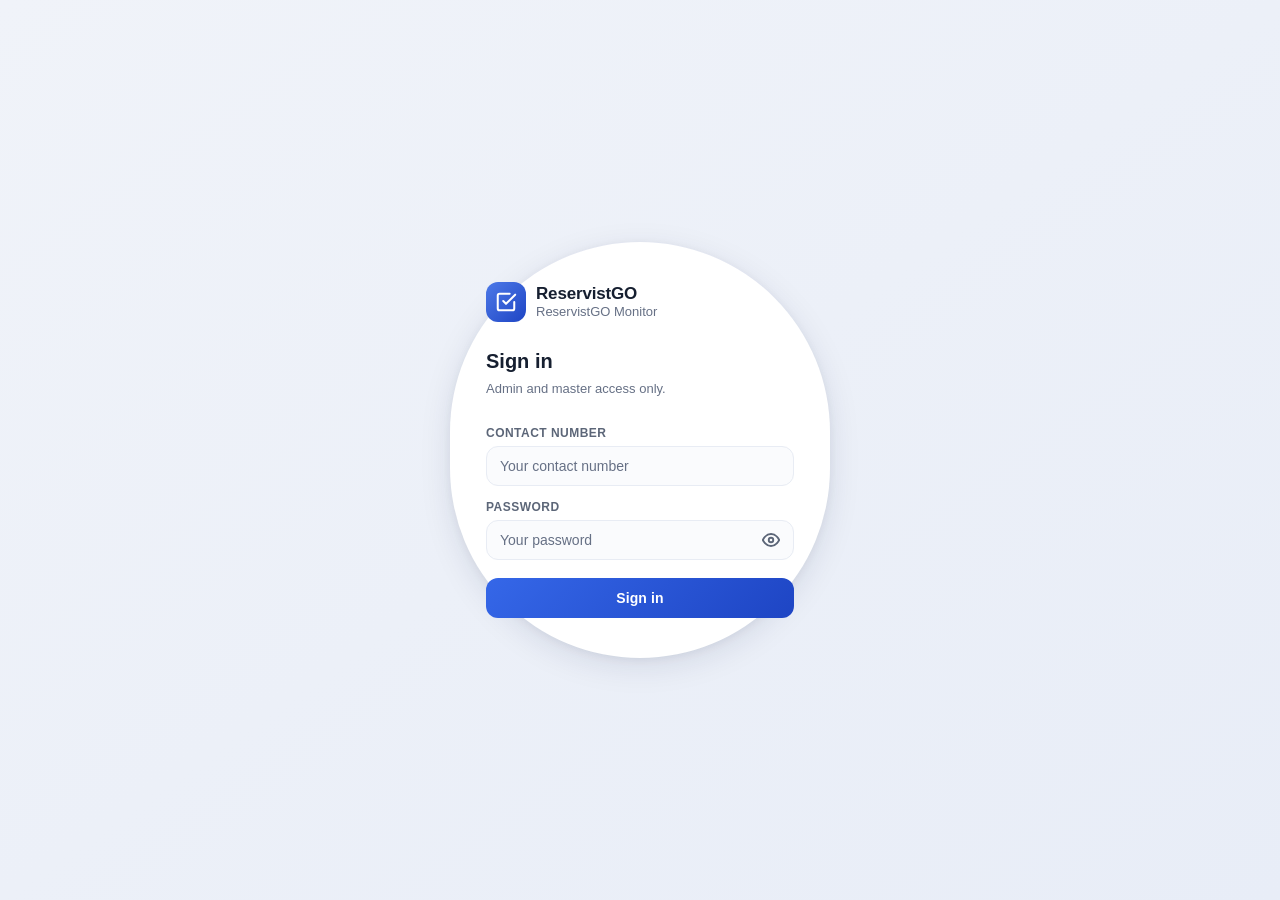
==== commit a10a31e4: "Design group 3: 44px tap targets, 320px wrapping, one eye toggle for passwords, reduced motion - 44p" ====
--- a/admin/index.html
+++ b/admin/index.html
@@ -251,7 +251,10 @@
     </div>
     <div class="field">
       <label class="field-label">Password</label>
-      <input id="login-password" class="field-input" type="password" placeholder="Your password" autocomplete="current-password">
+      <div style="position:relative;">
+      <input id="login-password" class="field-input" type="password" placeholder="Your password" autocomplete="current-password" style="padding-right:46px;">
+      <button type="button" id="login-pw-eye" aria-label="Show or hide password" onclick="toggleLoginPw()" style="position:absolute;right:1px;top:50%;transform:translateY(-50%);width:44px;height:44px;display:flex;align-items:center;justify-content:center;background:none;border:none;cursor:pointer;color:var(--ink-2);padding:0;"><svg width="18" height="18" viewBox="0 0 24 24" fill="none" stroke="currentColor" stroke-width="2.5" stroke-linecap="round" stroke-linejoin="round" aria-hidden="true"><path d="M1 12s4-8 11-8 11 8 11 8-4 8-11 8-11-8-11-8z"/><circle cx="12" cy="12" r="3"/></svg></button>
+      </div>
     </div>
     <button id="login-btn" class="btn-login">Sign in</button>
     <div id="login-err" class="login-err"></div>
@@ -501,6 +504,9 @@
 
 // ── Login ──────────────────────────────────────────────────────────────────
 document.getElementById('login-contact').addEventListener('keydown',e=>{if(e.key==='Enter')doLogin();});
+function toggleLoginPw(){const i=document.getElementById('login-password'),b=document.getElementById('login-pw-eye');const show=i.type==='password';i.type=show?'text':'password';b.innerHTML=show?EYE_OFF_SVG:EYE_SVG;}
+const EYE_SVG='<svg width="18" height="18" viewBox="0 0 24 24" fill="none" stroke="currentColor" stroke-width="2.5" stroke-linecap="round" stroke-linejoin="round" aria-hidden="true"><path d="M1 12s4-8 11-8 11 8 11 8-4 8-11 8-11-8-11-8z"/><circle cx="12" cy="12" r="3"/></svg>';
+const EYE_OFF_SVG='<svg width="18" height="18" viewBox="0 0 24 24" fill="none" stroke="currentColor" stroke-width="2.5" stroke-linecap="round" stroke-linejoin="round" aria-hidden="true"><path d="M17.94 17.94A10.07 10.07 0 0 1 12 20c-7 0-11-8-11-8a18.45 18.45 0 0 1 5.06-5.94M9.9 4.24A9.12 9.12 0 0 1 12 4c7 0 11 8 11 8a18.5 18.5 0 0 1-2.16 3.19m-6.72-1.07a3 3 0 1 1-4.24-4.24"/><line x1="1" y1="1" x2="23" y2="23"/></svg>';
 document.getElementById('login-password').addEventListener('keydown',e=>{if(e.key==='Enter')doLogin();});
 document.getElementById('login-btn').addEventListener('click',doLogin);
 
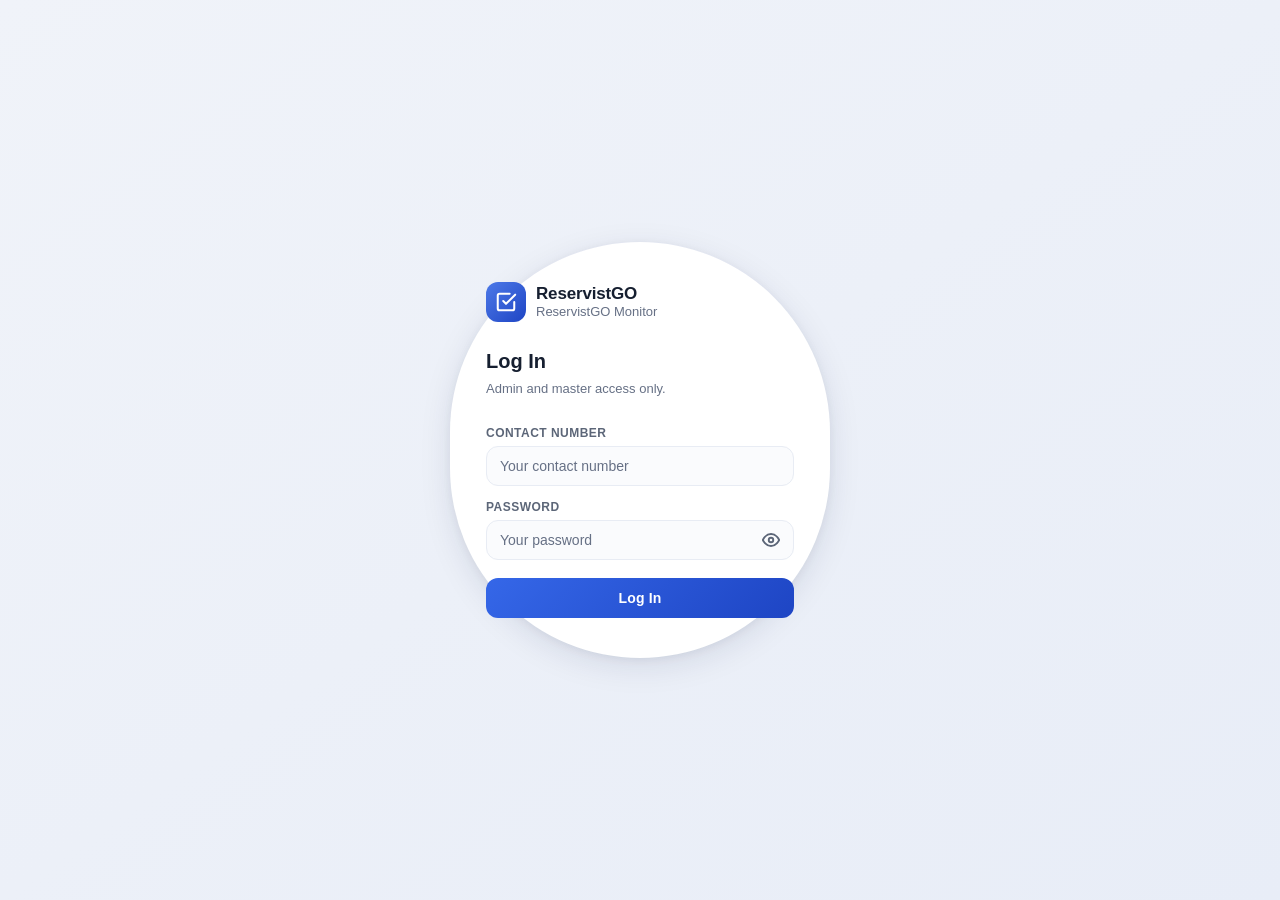
==== commit 2991afbc: "Design group 4: capitalisation and consistent wording - Title Case for screen titles, nav tabs, sect" ====
--- a/admin/index.html
+++ b/admin/index.html
@@ -203,13 +203,13 @@
   <div style="width:52px;height:52px;border-radius:var(--r-lg);background:#fff;display:flex;align-items:center;justify-content:center;margin-bottom:20px;box-shadow:0 4px 16px rgba(20,30,70,.10);">
     <svg width="26" height="26" viewBox="0 0 24 24" fill="none" stroke="#2f5fd0" stroke-width="2" stroke-linecap="round" stroke-linejoin="round"><rect x="2" y="3" width="20" height="14" rx="2"/><line x1="8" y1="21" x2="16" y2="21"/><line x1="12" y1="17" x2="12" y2="21"/></svg>
   </div>
-  <div style="font-size:18px;font-weight:700;color:var(--ink);margin-bottom:8px;">Desktop only</div>
+  <div style="font-size:18px;font-weight:700;color:var(--ink);margin-bottom:8px;">Desktop Only</div>
   <div style="font-size:14px;color:var(--ink-2);line-height:1.5;max-width:280px;">The Monitor is designed for desktop. Please open it on a laptop or computer.</div>
 </div>
 
 <!-- Filter guide popover -->
 <div id="filter-guide">
-  <div class="fg-head">Filter categories</div>
+  <div class="fg-head">Filter Categories</div>
   <div class="fg-list">
     <div class="fg-row"><span class="fg-pill" style="background:#e7f3ec;color:var(--green);">Attendance</span><span class="fg-desc">Check-in phases, time corrections and status changes</span></div>
     <div class="fg-row"><span class="fg-pill" style="background:#fdf6e9;color:var(--amber-text);">Leave</span><span class="fg-desc">Leave requests submitted, approved, declined or withdrawn</span></div>
@@ -243,7 +243,7 @@
         <div class="login-brand-sub">ReservistGO Monitor</div>
       </div>
     </div>
-    <div class="login-heading">Sign in</div>
+    <div class="login-heading">Log In</div>
     <div class="login-sub">Admin and master access only.</div>
     <div class="field">
       <label class="field-label">Contact Number</label>
@@ -256,7 +256,7 @@
       <button type="button" id="login-pw-eye" aria-label="Show or hide password" onclick="toggleLoginPw()" style="position:absolute;right:1px;top:50%;transform:translateY(-50%);width:44px;height:44px;display:flex;align-items:center;justify-content:center;background:none;border:none;cursor:pointer;color:var(--ink-2);padding:0;"><svg width="18" height="18" viewBox="0 0 24 24" fill="none" stroke="currentColor" stroke-width="2.5" stroke-linecap="round" stroke-linejoin="round" aria-hidden="true"><path d="M1 12s4-8 11-8 11 8 11 8-4 8-11 8-11-8-11-8z"/><circle cx="12" cy="12" r="3"/></svg></button>
       </div>
     </div>
-    <button id="login-btn" class="btn-login">Sign in</button>
+    <button id="login-btn" class="btn-login">Log In</button>
     <div id="login-err" class="login-err"></div>
   </div>
 </div>
@@ -266,9 +266,9 @@
   <div class="denied-icon">
     <svg width="26" height="26" viewBox="0 0 24 24" fill="none" stroke="#b0342a" stroke-width="2" stroke-linecap="round" stroke-linejoin="round"><rect x="3" y="11" width="18" height="11" rx="2" ry="2"/><path d="M7 11V7a5 5 0 0 1 10 0v4"/></svg>
   </div>
-  <div class="denied-title">Access denied</div>
+  <div class="denied-title">Access Denied</div>
   <div class="denied-sub">This page is restricted to admins and masters. Contact your system administrator if you believe this is an error.</div>
-  <button class="btn-login" style="width:auto;padding:11px 28px;" onclick="doLogout()">Back to login</button>
+  <button class="btn-login" style="width:auto;padding:11px 28px;" onclick="doLogout()">Back to Log In</button>
 </div>
 
 <!-- App -->
@@ -294,7 +294,7 @@
         <svg width="15" height="15" viewBox="0 0 24 24" fill="none" stroke="currentColor" stroke-width="2.2" stroke-linecap="round" stroke-linejoin="round"><path d="M3 9l9-7 9 7v11a2 2 0 0 1-2 2H5a2 2 0 0 1-2-2z"/><polyline points="9 22 9 12 15 12 15 22"/></svg>
         Home
       </button>
-      <button class="btn-logout" onclick="doLogout()">Log out</button>
+      <button class="btn-logout" onclick="doLogout()">Log Out</button>
     </div>
   </header>
 
@@ -340,7 +340,7 @@
       <div class="toolbar-top">
         <div class="search-wrap">
           <svg class="search-icon" width="15" height="15" viewBox="0 0 24 24" fill="none" stroke="currentColor" stroke-width="2.5" stroke-linecap="round" stroke-linejoin="round"><circle cx="11" cy="11" r="8"/><line x1="21" y1="21" x2="16.65" y2="16.65"/></svg>
-          <input class="search-inp" type="search" id="search-inp" placeholder="Search by name, action or target..." oninput="onSearch()">
+          <input class="search-inp" type="search" id="search-inp" placeholder="Search by name, action or target…" oninput="onSearch()">
         </div>
         <div class="date-wrap">
           <input class="date-inp" type="date" id="date-from" title="From" aria-label="From date" onchange="applyFilters()">
@@ -364,7 +364,7 @@
         <button class="pill" data-cat="export" onclick="setCat(this)">Export</button>
         <button class="pill" data-cat="account" onclick="setCat(this)">Account</button>
         <button class="pill" data-cat="admin" onclick="setCat(this)">Admin</button>
-        <button class="pill" data-cat="data" onclick="setCat(this)" title="Every direct change to attendance, leave and personnel records, written by the database">Data changes</button>
+        <button class="pill" data-cat="data" onclick="setCat(this)" title="Every direct change to attendance, leave and personnel records, written by the database">Data Changes</button>
         <button id="clear-filters-btn" onclick="clearFilters()" style="display:none;align-items:center;gap:5px;margin-left:auto;padding:5px 11px;border-radius:var(--r-pill);border:1px solid #f1d0cc;background:#f7e4e1;font-size:var(--fs-small);font-weight:600;color:var(--red);cursor:pointer;white-space:nowrap;flex-shrink:0;"><svg width="11" height="11" viewBox="0 0 24 24" fill="none" stroke="currentColor" stroke-width="2.5" stroke-linecap="round" stroke-linejoin="round"><line x1="18" y1="6" x2="6" y2="18"/><line x1="6" y1="6" x2="18" y2="18"/></svg> Clear</button>
         <button class="filter-guide-btn" id="filter-guide-btn" title="What are these?">?</button>
       </div>
@@ -373,11 +373,11 @@
     <!-- Events -->
     <div class="events-panel">
       <div class="events-header">
-        <span class="events-title">Activity feed</span>
+        <span class="events-title">Activity Feed</span>
         <div style="display:flex;align-items:center;gap:12px;">
           <div id="live-badge" style="display:flex;align-items:center;gap:5px;font-size:var(--fs-small);font-weight:600;color:var(--muted);">
             <span id="live-dot" style="width:7px;height:7px;border-radius:50%;background:#d1d5db;flex-shrink:0;"></span>
-            <span id="live-label">Connecting...</span>
+            <span id="live-label">Connecting…</span>
           </div>
           <span class="events-count" id="events-count"></span>
         </div>
@@ -836,7 +836,7 @@
   tip.style.left=Math.min(rect.left,window.innerWidth-222)+'px';
   tip.style.display='block';
   if(_tipCache[pid]===undefined){
-    body.innerHTML='<div style="color:var(--muted);font-size:var(--fs-small);padding:2px 0 4px;">Loading...</div>';
+    body.innerHTML='<div style="color:var(--muted);font-size:var(--fs-small);padding:2px 0 4px;">Loading…</div>';
     const{data}=await _db.from('personnel').select('contact,department,role,batches(label)').eq('id',pid).maybeSingle();
     if(!data){_tipCache[pid]=null;}
     else if(data.role==='admin'||data.role==='master'){_tipCache[pid]='skip';}
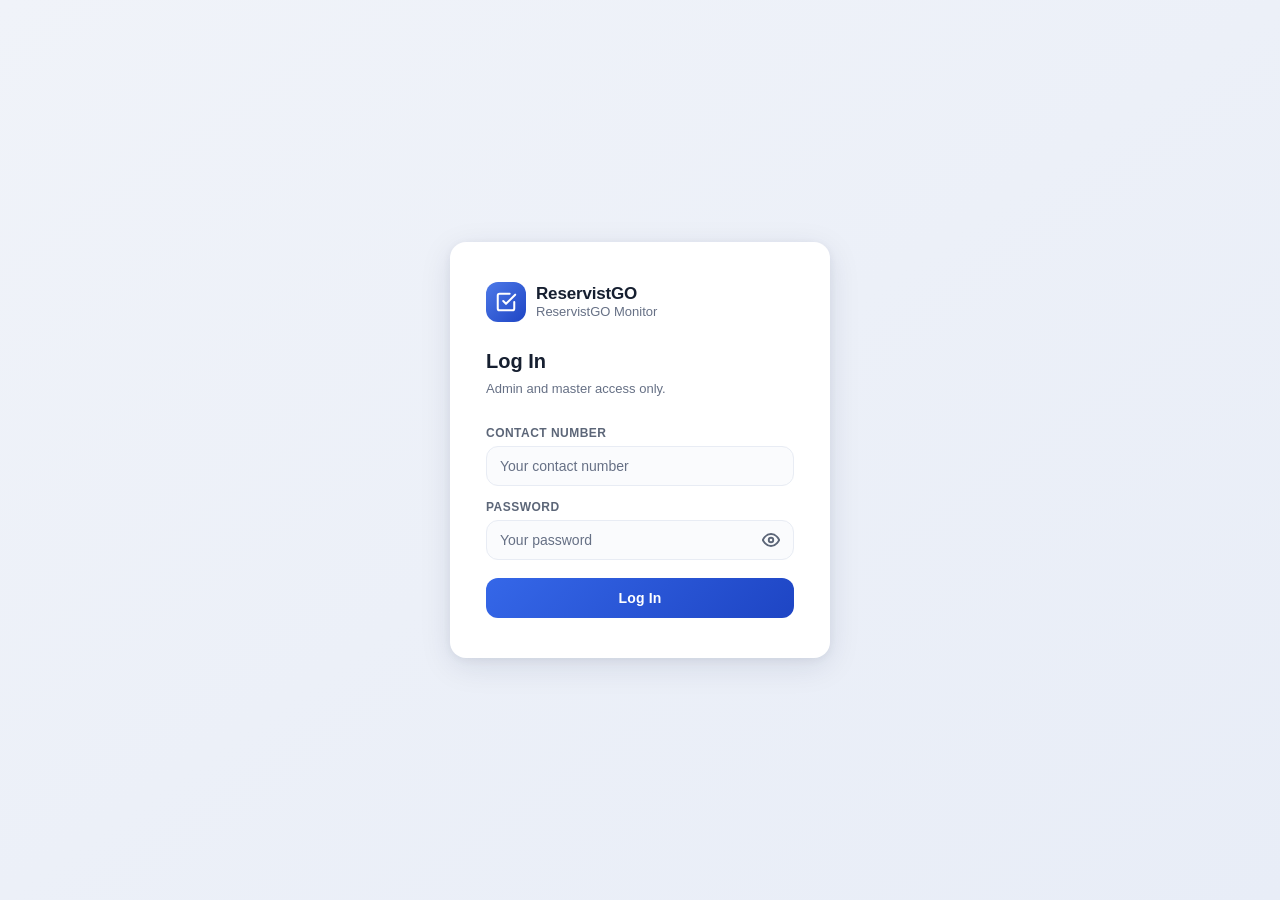
==== commit df4a7550: "Design fix A: Monitor login card corners, readable clock card labels - Monitor login card used the p" ====
--- a/admin/index.html
+++ b/admin/index.html
@@ -24,7 +24,7 @@
 
 /* ── Login ───────────────────────────────────────────────────────────── */
 #login-screen{display:flex;align-items:center;justify-content:center;min-height:100vh;padding:20px;background:linear-gradient(145deg,#f0f3f9 0%,#e8edf7 100%);}
-.login-card{background:#fff;border-radius:var(--r-pill);box-shadow:0 8px 32px rgba(20,30,70,.10),0 2px 8px rgba(20,30,70,.06);padding:40px 36px;width:100%;max-width:380px;}
+.login-card{background:#fff;border-radius:var(--r-lg);box-shadow:0 8px 32px rgba(20,30,70,.10),0 2px 8px rgba(20,30,70,.06);padding:40px 36px;width:100%;max-width:380px;}
 .login-brand{display:flex;align-items:center;gap:10px;margin-bottom:28px;}
 .login-icon{width:40px;height:40px;border-radius:var(--r-md);background:linear-gradient(135deg,#4d79e8,#1e45c4);display:flex;align-items:center;justify-content:center;}
 .login-brand-name{font-size:17px;font-weight:700;color:var(--ink);letter-spacing:-.01em;}
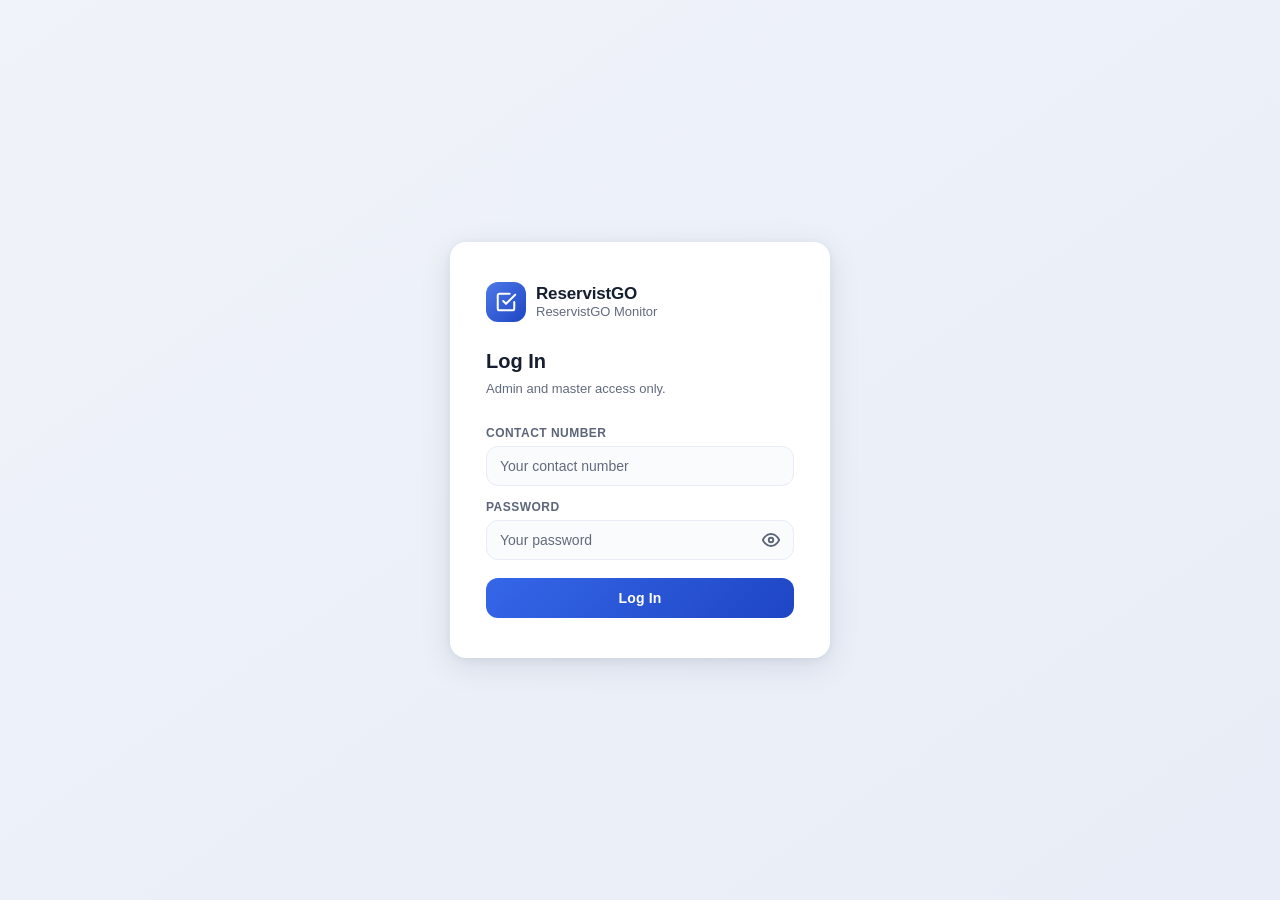
==== commit 3f36d365: "Design fix E: design rules file and last contrast fixes - DESIGN.md: colour, text, corner, button si" ====
--- a/admin/index.html
+++ b/admin/index.html
@@ -8,7 +8,7 @@
 <style>
 :root{
   /* Colour */
-  --ink:#161f30;--ink-body:#1c2533;--ink-2:#5c6678;--muted:#667085;
+  --ink:#161f30;--ink-body:#1c2533;--ink-2:#5c6678;--muted:#626b7d;
   --blue:#2f5fd0;--blue-on-dark:#7aa2ff;--muted-on-dark:#9aa3b2;
   --green:#1a7a50;--red:#b0342a;--amber-text:#8f5c10;--amber-solid:#9a6512;--whatsapp:#1a7f4b;
   /* Text size: 12px floor for labels and badges, 13px for anything people read */
@@ -127,7 +127,7 @@
 .dlabel{color:var(--muted);font-size:var(--fs-small);font-weight:600;}
 .dv{color:var(--ink);font-weight:500;}
 .darr{color:var(--blue);font-weight:700;}
-.dbypass{background:#fef3ec;color:#e07b39;font-size:var(--fs-label);font-weight:600;border-radius:var(--r-xs);padding:1px 5px;margin-left:2px;}
+.dbypass{background:#fef3ec;color:#a34a1b;font-size:var(--fs-label);font-weight:600;border-radius:var(--r-xs);padding:1px 5px;margin-left:2px;}
 .event-dept-chip{font-size:var(--fs-label);font-weight:600;border-radius:var(--r-xs);padding:2px 7px;white-space:nowrap;}
 
 /* ── Pagination ──────────────────────────────────────────────────────── */
@@ -144,7 +144,7 @@
 .filter-guide-btn{display:inline-flex;align-items:center;justify-content:center;width:20px;height:20px;border-radius:50%;border:1.5px solid #c8cfd8;background:#f0f3f9;color:var(--ink-2);font-size:var(--fs-small);font-weight:700;cursor:default;flex-shrink:0;align-self:center;transition:border-color .15s,background .15s,color .15s;}
 .filter-guide-btn:hover{border-color:#2f5fd0;color:var(--blue);background:#eef3ff;}
 #filter-guide{position:fixed;background:#fff;border:1px solid #e8ecf4;border-radius:var(--r-lg);box-shadow:0 10px 36px rgba(20,30,70,.15),0 2px 8px rgba(20,30,70,.07);z-index:998;display:none;width:300px;overflow:hidden;overflow-y:auto;}
-.fg-head{font-size:var(--fs-label);font-weight:700;color:var(--muted);letter-spacing:.06em;text-transform:uppercase;padding:12px 14px 7px;border-bottom:1px solid #f0f3f9;}
+.fg-head{font-size:var(--fs-label);font-weight:700;color:var(--ink-2);letter-spacing:.06em;text-transform:uppercase;padding:12px 14px 7px;border-bottom:1px solid #f0f3f9;}
 .fg-list{padding:6px 10px 10px;}
 .fg-row{display:flex;align-items:center;gap:10px;padding:5px 4px;}
 .fg-row+.fg-row{border-top:1px solid #f7f9fc;}
@@ -173,7 +173,9 @@
 
 /* ── Mobile block ────────────────────────────────────────────────────── */
 #mobile-block{display:none;position:fixed;inset:0;background:#f0f3f9;z-index:9999;align-items:center;justify-content:center;flex-direction:column;text-align:center;padding:32px;}
-@media(max-width:1024px){#mobile-block{display:flex !important;}}
+@media(max-width:1024px){#mobile-block{display:flex !important;}body>*:not(#mobile-block):not(script){display:none !important;}}
+body.mobile-blocked>*:not(#mobile-block):not(script){display:none !important;}
+h1.login-heading{margin:0 0 6px;}h1.h-title{margin:0;}
 
 /* ── Empty / Loading ─────────────────────────────────────────────────── */
 .empty{padding:56px 24px;text-align:center;}
@@ -199,11 +201,11 @@
 <body>
 
 <!-- Mobile block -->
-<div id="mobile-block">
+<div id="mobile-block" role="region" aria-label="Desktop only">
   <div style="width:52px;height:52px;border-radius:var(--r-lg);background:#fff;display:flex;align-items:center;justify-content:center;margin-bottom:20px;box-shadow:0 4px 16px rgba(20,30,70,.10);">
     <svg width="26" height="26" viewBox="0 0 24 24" fill="none" stroke="#2f5fd0" stroke-width="2" stroke-linecap="round" stroke-linejoin="round"><rect x="2" y="3" width="20" height="14" rx="2"/><line x1="8" y1="21" x2="16" y2="21"/><line x1="12" y1="17" x2="12" y2="21"/></svg>
   </div>
-  <div style="font-size:18px;font-weight:700;color:var(--ink);margin-bottom:8px;">Desktop Only</div>
+  <h1 style="font-size:18px;font-weight:700;color:var(--ink);margin:0 0 8px;">Desktop Only</h1>
   <div style="font-size:14px;color:var(--ink-2);line-height:1.5;max-width:280px;">The Monitor is designed for desktop. Please open it on a laptop or computer.</div>
 </div>
 
@@ -217,7 +219,7 @@
     <div class="fg-row"><span class="fg-pill" style="background:#e6f7f9;color:#0e7a8c;">Personnel</span><span class="fg-desc">Roster additions, removals and re-enrolments</span></div>
     <div class="fg-row"><span class="fg-pill" style="background:#edf2f7;color:#4a5568;">Cycle</span><span class="fg-desc">Reporting cycle creation, activation and no-report days</span></div>
     <div class="fg-row"><span class="fg-pill" style="background:#f0f2f7;color:#2d3748;">Export</span><span class="fg-desc">Excel or print reports that were generated</span></div>
-    <div class="fg-row"><span class="fg-pill" style="background:#fdf0e9;color:#e07b39;">Account</span><span class="fg-desc">Profile name, password or photo changes</span></div>
+    <div class="fg-row"><span class="fg-pill" style="background:#fdf0e9;color:#a34a1b;">Account</span><span class="fg-desc">Profile name, password or photo changes</span></div>
     <div class="fg-row"><span class="fg-pill" style="background:#f7e4e1;color:var(--red);">Admin</span><span class="fg-desc">Supervisor accounts added, promoted or demoted</span></div>
   </div>
 </div>
@@ -243,7 +245,7 @@
         <div class="login-brand-sub">ReservistGO Monitor</div>
       </div>
     </div>
-    <div class="login-heading">Log In</div>
+    <h1 class="login-heading">Log In</h1>
     <div class="login-sub">Admin and master access only.</div>
     <div class="field">
       <label class="field-label">Contact Number</label>
@@ -279,7 +281,7 @@
         <svg width="20" height="20" viewBox="0 0 24 24" fill="none" stroke="#fff" stroke-width="2.2" stroke-linecap="round" stroke-linejoin="round"><polyline points="9 11 12 14 22 4"/><path d="M21 12v7a2 2 0 0 1-2 2H5a2 2 0 0 1-2-2V5a2 2 0 0 1 2-2h11"/></svg>
       </div>
       <div style="display:flex;align-items:baseline;gap:7px;">
-        <div class="h-title">ReservistGO</div>
+        <h1 class="h-title">ReservistGO</h1>
         <div style="font-size:var(--fs-small);color:var(--muted);font-weight:500;">Monitor</div>
       </div>
       <div class="h-divider"></div>
@@ -396,7 +398,7 @@
 // Block touch/mobile devices regardless of viewport width
 (function(){
   const isTouch='ontouchstart' in window||navigator.maxTouchPoints>0;
-  if(isTouch){const mb=document.getElementById('mobile-block');if(mb) mb.style.display='flex';}
+  if(isTouch){const mb=document.getElementById('mobile-block');if(mb){mb.style.display='flex';document.body.classList.add('mobile-blocked');}}
 })();
 const _db = supabase.createClient(SUPABASE_URL, SUPABASE_ANON_KEY, {
   auth: { storage: window.sessionStorage, storageKey: 'ops-monitor-session', persistSession: true, autoRefreshToken: true }
@@ -419,7 +421,7 @@
   personnel:  { bg:'#e6f7f9', color:'#0e7a8c', label:'Personnel',  stripe:'#0e7a8c' },
   batch:      { bg:'#edf2f7', color:'#4a5568', label:'Cycle',      stripe:'#718096' },
   export:     { bg:'#f0f2f7', color:'#2d3748', label:'Export',     stripe:'#4a5568' },
-  account:    { bg:'#fdf0e9', color:'#b4531f', label:'Account',    stripe:'#e07b39' },
+  account:    { bg:'#fdf0e9', color:'#a34a1b', label:'Account',    stripe:'#e07b39' },
   admin:      { bg:'#f7e4e1', color:'#b0342a', label:'Admin',      stripe:'#c0392b' },
   data:       { bg:'#eef1f6', color:'#334155', label:'Data change', stripe:'#94a3b8' },
 };
